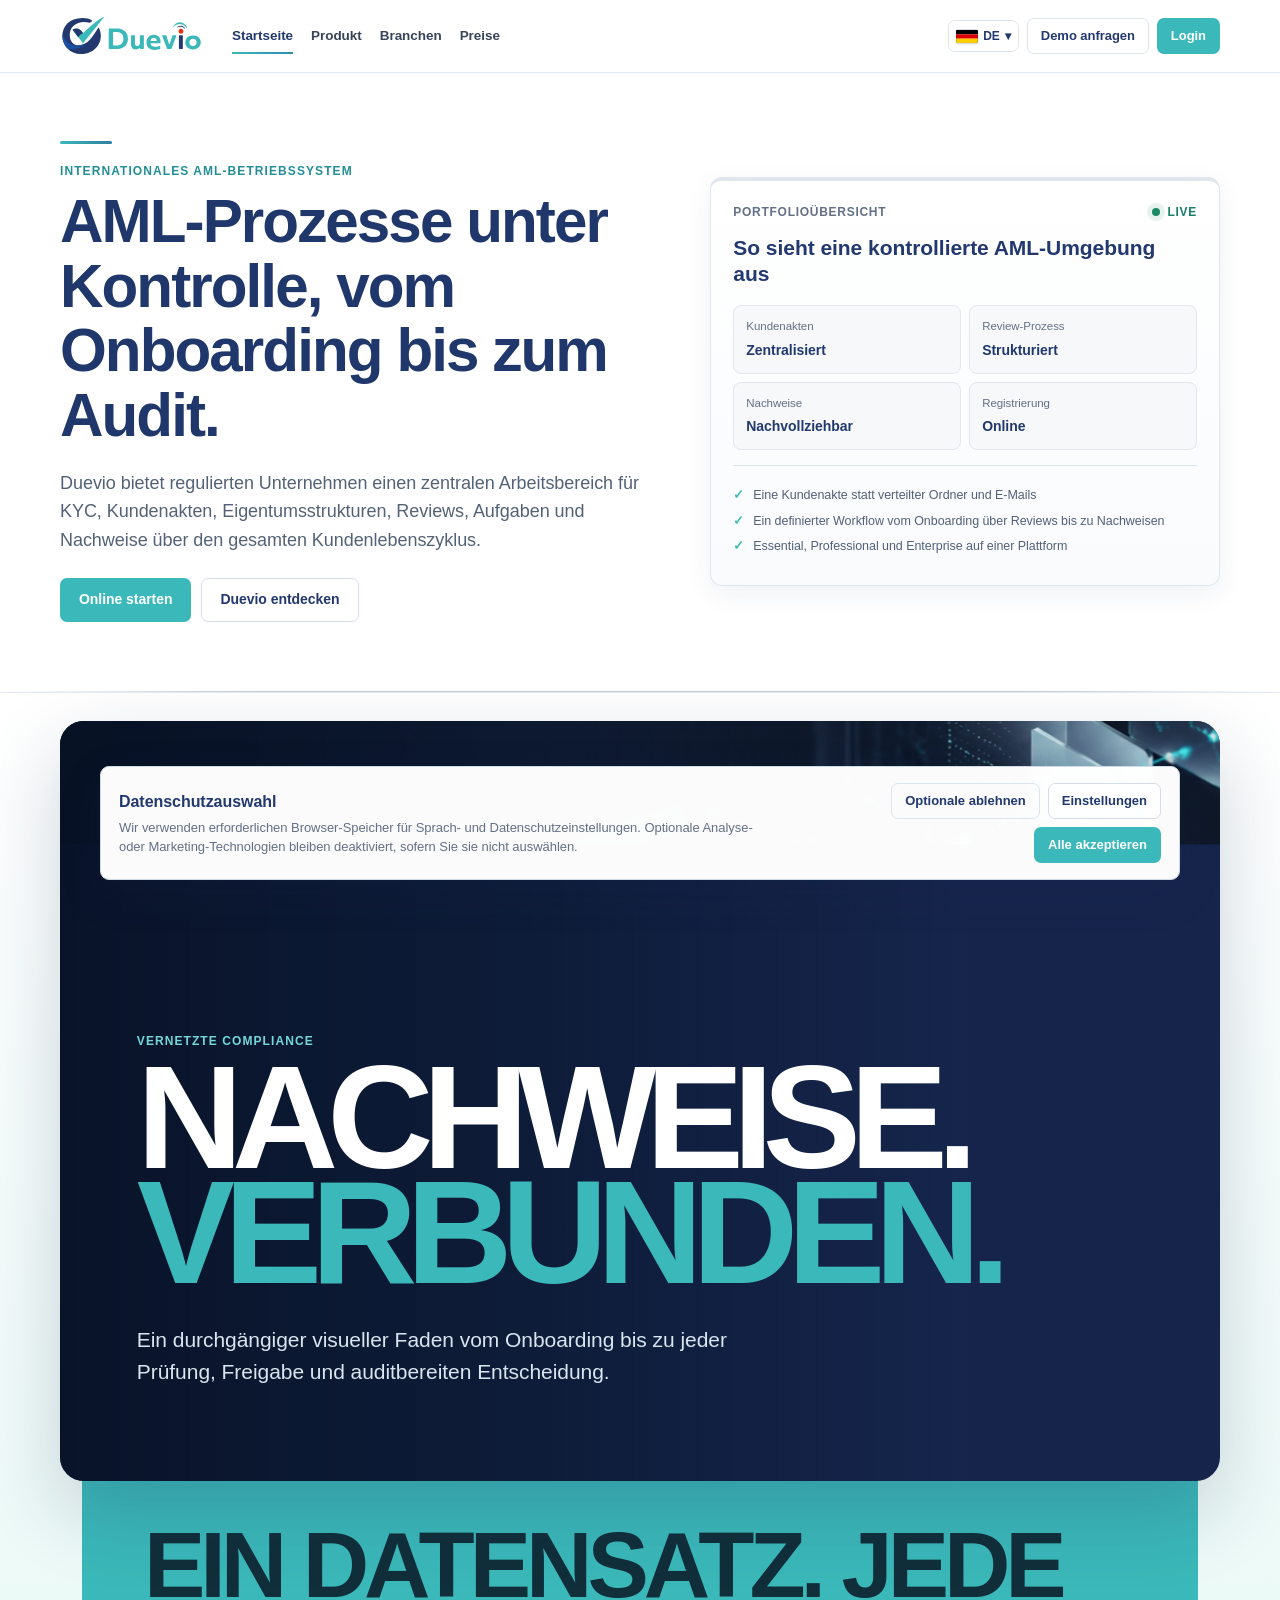
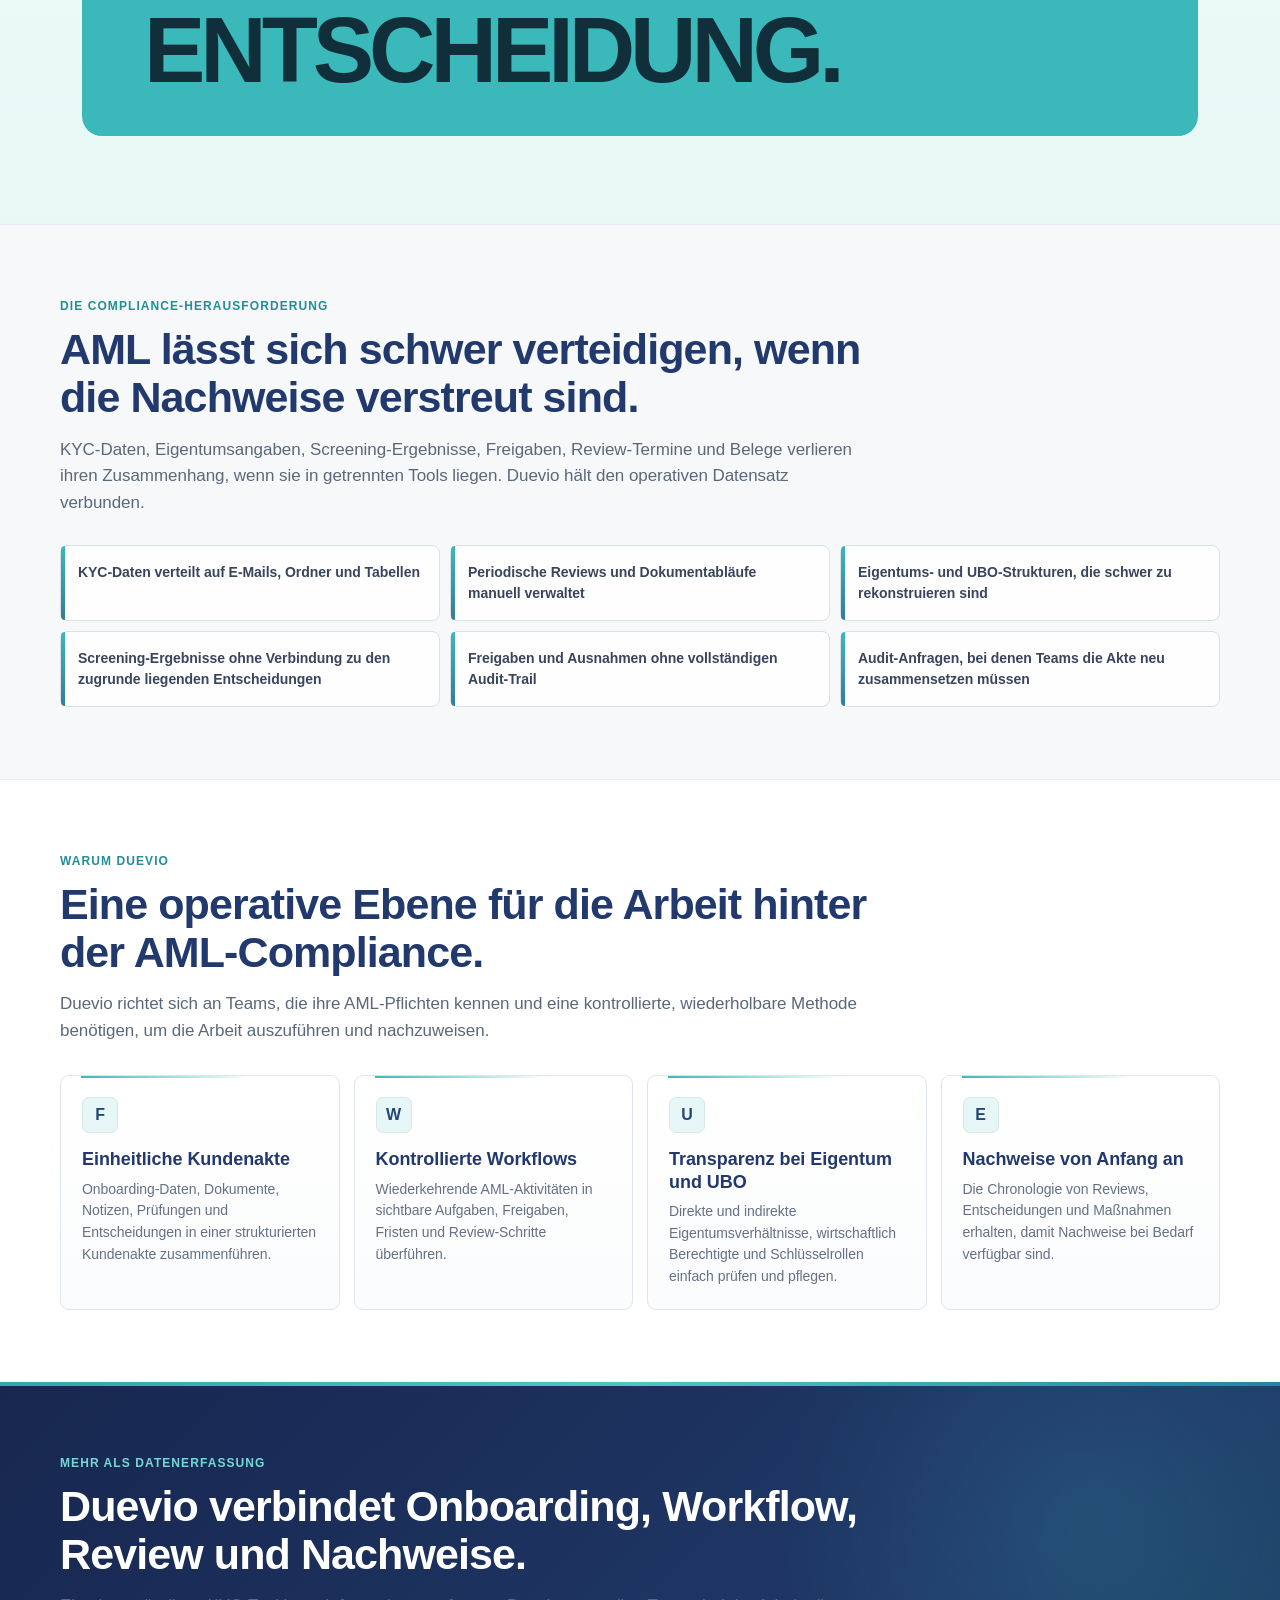
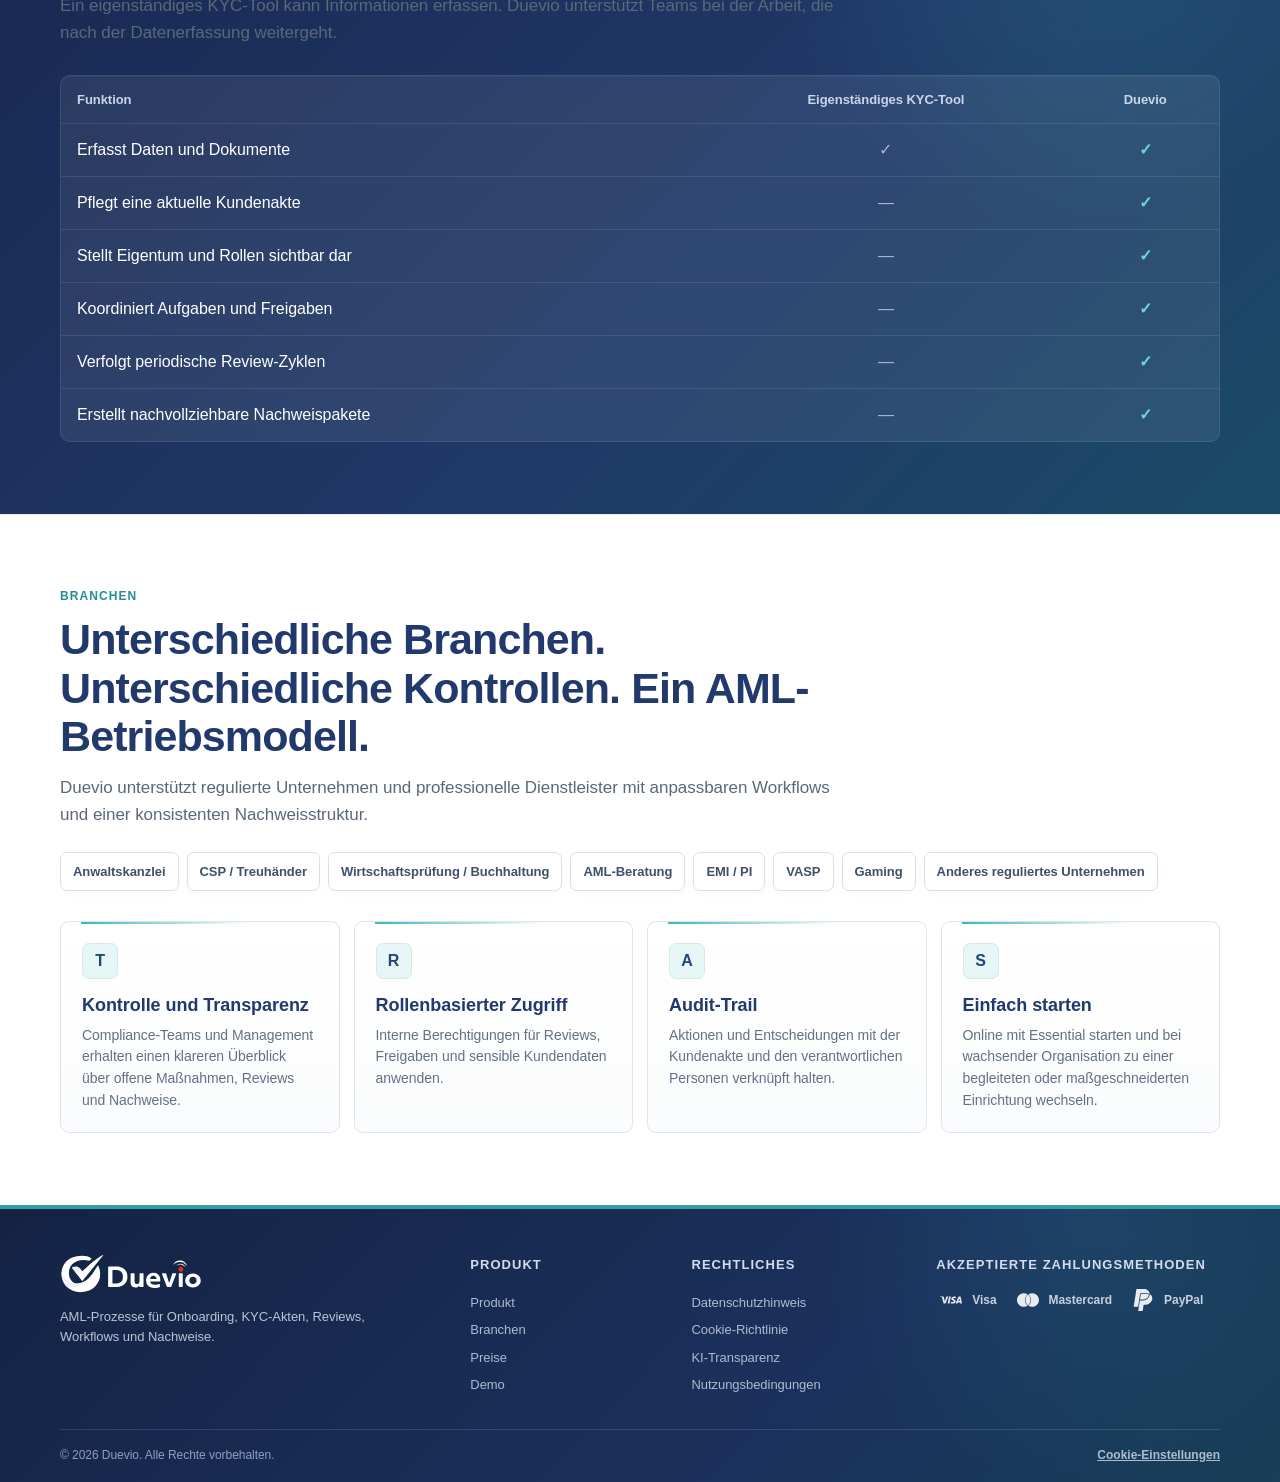
==== de/index.html @ 28d169e4 "Rename discovery CTA to Request a demo" ====
<!DOCTYPE html>

<html data-lang="de" data-root="../" lang="de">
<head>
<meta charset="utf-8"/>
<meta content="width=device-width, initial-scale=1" name="viewport"/>
<title>Duevio | AML-Prozesse vom Onboarding bis zum Audit</title>
<meta content="Verwalten Sie KYC, Kundenakten, Eigentum, Reviews, Workflows und Audit-Nachweise in einem kontrollierten AML-Arbeitsbereich." name="description"/>
<meta content="index,follow,max-image-preview:large" name="robots"/>
<meta content="#22386f" name="theme-color"/>
<meta content="website" property="og:type"/>
<meta content="Duevio | AML-Prozesse vom Onboarding bis zum Audit" property="og:title"/>
<meta content="Verwalten Sie KYC, Kundenakten, Eigentum, Reviews, Workflows und Audit-Nachweise in einem kontrollierten AML-Arbeitsbereich." property="og:description"/>
<meta content="../assets/img/brand-DUEVIO-01.svg" property="og:image"/>
<meta content="Duevio" property="og:site_name"/>
<meta content="summary_large_image" name="twitter:card"/>
<link href="https://test.duevio.com/de/" rel="canonical"/>
<link href="https://test.duevio.com/" hreflang="en" rel="alternate"/>
<link href="https://test.duevio.com/it/" hreflang="it" rel="alternate"/>
<link href="https://test.duevio.com/de/" hreflang="de" rel="alternate"/>
<link href="https://test.duevio.com/es/" hreflang="es" rel="alternate"/>
<link href="https://test.duevio.com/fr/" hreflang="fr" rel="alternate"/>
<link href="https://test.duevio.com/ru/" hreflang="ru" rel="alternate"/>
<link href="https://test.duevio.com/" hreflang="x-default" rel="alternate"/>
<link href="../assets/img/brand-DUEVIO-01.svg" rel="icon" type="image/svg+xml"/>
<link href="../assets/css/styles.css" rel="stylesheet"/>
  <link rel="stylesheet" href="../assets/css/test-alignment.css">
<script defer="" src="../assets/js/app.js"></script>
</head>
<body>
<a class="skip-link" data-i18n="access.skip" href="#main">Zum Inhalt springen</a>
<header class="site-header">
<div class="container header-inner">
<a aria-label="Duevio home" class="brand" href="#home">
<img alt="Duevio" src="../assets/img/brand-DUEVIO-01.svg"/>
</a>
<nav aria-label="Primary navigation" class="desktop-nav">
<a data-i18n="nav.home" data-route="home" href="#home">Startseite</a>
<a data-i18n="nav.product" data-route="product" href="#product">Produkt</a>
<a data-i18n="nav.industries" data-route="industries" href="#industries">Branchen</a>
<a data-i18n="nav.plans" data-route="pricing" href="#pricing">Preise</a>
<!-- <a data-i18n="nav.signup" data-route="signup" href="#signup">Registrierung</a> -->
<!-- <a data-i18n="nav.demo" data-route="demo" href="#demo">Demo</a> -->
</nav>
<div class="header-actions">
<div class="language-switcher">
<button aria-expanded="false" aria-haspopup="true" class="language-button" id="languageButton" type="button">
<span class="language-code">EN</span><span aria-hidden="true">▾</span>
</button>
<div class="language-menu" hidden="" id="languageMenu" role="menu">
<a data-lang-link="en" href="../" role="menuitem">English</a>
<a data-lang-link="it" href="../it/" role="menuitem">Italiano</a>
<a data-lang-link="de" href="../de/" role="menuitem">Deutsch</a>
<a data-lang-link="es" href="../es/" role="menuitem">Español</a>
<a data-lang-link="fr" href="../fr/" role="menuitem">Français</a>
<a data-lang-link="ru" href="../ru/" role="menuitem">Русский</a>
</div>
</div>
<a class="button button-ghost compact desktop-cta" data-i18n="cta.bookDemo" href="#demo">Demo anfragen</a>
<a class="button button-primary compact desktop-cta" href="https://suite.duevio.com/" target="_blank" rel="noopener noreferrer">Login</a>
<button aria-controls="mobileNav" aria-expanded="false" aria-label="Open menu" class="mobile-menu-button" type="button">☰</button>
</div>
</div>
<nav aria-label="Mobile navigation" class="mobile-nav" hidden="" id="mobileNav">
<a data-i18n="nav.home" href="#home">Startseite</a>
<a data-i18n="nav.product" href="#product">Produkt</a>
<a data-i18n="nav.industries" href="#industries">Branchen</a>
<a data-i18n="nav.plans" href="#pricing">Preise</a>
<!-- <a data-i18n="nav.signup" href="#signup">Registrierung</a> -->
<!-- <a data-i18n="nav.demo" href="#demo">Demo</a> -->
</nav>
</header>
<main id="main">
<section aria-labelledby="home-title" class="page active" data-page="home">
<div class="hero hero-home">
<div class="container hero-grid">
<div class="hero-copy">
<p class="eyebrow" data-i18n="home.eyebrow">Internationales AML-Betriebssystem</p>
<h1 data-i18n="home.title" id="home-title">AML-Prozesse unter Kontrolle, vom Onboarding bis zum Audit.</h1>
<p class="lead" data-i18n="home.lead">Duevio bietet regulierten Unternehmen einen zentralen Arbeitsbereich für KYC, Kundenakten, Eigentumsstrukturen, Reviews, Aufgaben und Nachweise über den gesamten Kundenlebenszyklus.</p>
<div class="button-row">
<a class="button button-primary" data-i18n="cta.startOnline" href="#pricing">Online starten</a>
<a class="button button-secondary" data-i18n="cta.explore" href="#product">Duevio entdecken</a>
</div>
</div>
<div aria-label="Portfolio overview" class="overview-card">
<div class="overview-head">
<span data-i18n="home.overviewLabel">Portfolioübersicht</span>
<span class="status-dot"><span></span><span data-i18n="home.live">Live</span></span>
</div>
<h2 data-i18n="home.overviewTitle">So sieht eine kontrollierte AML-Umgebung aus</h2>
<div class="metric-grid">
<div><span data-i18n="home.metric1Label">Kundenakten</span><strong data-i18n="home.metric1Value">Zentralisiert</strong></div>
<div><span data-i18n="home.metric2Label">Review-Prozess</span><strong data-i18n="home.metric2Value">Strukturiert</strong></div>
<div><span data-i18n="home.metric3Label">Nachweise</span><strong data-i18n="home.metric3Value">Nachvollziehbar</strong></div>
<div><span data-i18n="home.metric4Label">Registrierung</span><strong data-i18n="home.metric4Value">Online</strong></div>
</div>
<div class="highlight-list">
<p><span>✓</span><span data-i18n="home.highlight1">Eine Kundenakte statt verteilter Ordner und E-Mails</span></p>
<p><span>✓</span><span data-i18n="home.highlight2">Ein definierter Workflow vom Onboarding über Reviews bis zu Nachweisen</span></p>
<p><span>✓</span><span data-i18n="home.highlight3">Essential, Professional und Enterprise auf einer Plattform</span></p>
</div>
</div>
</div>
</div>
<section class="home-visual-section" aria-labelledby="home-visual-title">
  <div class="container home-visual-shell">
    <div class="home-visual-media" data-parallax-scene>
      <img src="../assets/img/duevio-connected-evidence.png" alt="" loading="lazy" data-parallax-media>
      <div class="home-visual-shade" aria-hidden="true"></div>
      <div class="home-visual-copy">
        <p class="eyebrow light" data-i18n="home.visualEyebrow">Vernetzte Compliance</p>
        <h2 id="home-visual-title"><span data-i18n="home.visualLine1">Nachweise.</span><span data-i18n="home.visualLine2">Verbunden.</span></h2>
        <p data-i18n="home.visualLead">Ein durchgängiger visueller Faden vom Onboarding bis zu jeder Prüfung, Freigabe und auditbereiten Entscheidung.</p>
      </div>
    </div>
    <div class="home-green-statement"><p data-i18n="home.visualStatement">Ein Datensatz. Jede Entscheidung.</p></div>
  </div>
</section>

<section class="section section-light">
<div class="container">
<p class="eyebrow" data-i18n="home.challengeEyebrow">Die Compliance-Herausforderung</p>
<h2 data-i18n="home.challengeTitle">AML lässt sich schwer verteidigen, wenn die Nachweise verstreut sind.</h2>
<p class="section-lead" data-i18n="home.challengeLead">KYC-Daten, Eigentumsangaben, Screening-Ergebnisse, Freigaben, Review-Termine und Belege verlieren ihren Zusammenhang, wenn sie in getrennten Tools liegen. Duevio hält den operativen Datensatz verbunden.</p>
<div class="problem-grid">
<div data-i18n="home.problem1">KYC-Daten verteilt auf E-Mails, Ordner und Tabellen</div>
<div data-i18n="home.problem2">Periodische Reviews und Dokumentabläufe manuell verwaltet</div>
<div data-i18n="home.problem3">Eigentums- und UBO-Strukturen, die schwer zu rekonstruieren sind</div>
<div data-i18n="home.problem4">Screening-Ergebnisse ohne Verbindung zu den zugrunde liegenden Entscheidungen</div>
<div data-i18n="home.problem5">Freigaben und Ausnahmen ohne vollständigen Audit-Trail</div>
<div data-i18n="home.problem6">Audit-Anfragen, bei denen Teams die Akte neu zusammensetzen müssen</div>
</div>
</div>
</section>
<section class="section">
<div class="container">
<p class="eyebrow" data-i18n="home.whyEyebrow">Warum Duevio</p>
<h2 data-i18n="home.whyTitle">Eine operative Ebene für die Arbeit hinter der AML-Compliance.</h2>
<p class="section-lead" data-i18n="home.whyLead">Duevio richtet sich an Teams, die ihre AML-Pflichten kennen und eine kontrollierte, wiederholbare Methode benötigen, um die Arbeit auszuführen und nachzuweisen.</p>
<div class="feature-grid four">
<article class="feature-card"><span class="feature-icon">F</span><h3 data-i18n="home.feature1Title">Einheitliche Kundenakte</h3><p data-i18n="home.feature1Text">Onboarding-Daten, Dokumente, Notizen, Prüfungen und Entscheidungen in einer strukturierten Kundenakte zusammenführen.</p></article>
<article class="feature-card"><span class="feature-icon">W</span><h3 data-i18n="home.feature2Title">Kontrollierte Workflows</h3><p data-i18n="home.feature2Text">Wiederkehrende AML-Aktivitäten in sichtbare Aufgaben, Freigaben, Fristen und Review-Schritte überführen.</p></article>
<article class="feature-card"><span class="feature-icon">U</span><h3 data-i18n="home.feature3Title">Transparenz bei Eigentum und UBO</h3><p data-i18n="home.feature3Text">Direkte und indirekte Eigentumsverhältnisse, wirtschaftlich Berechtigte und Schlüsselrollen einfach prüfen und pflegen.</p></article>
<article class="feature-card"><span class="feature-icon">E</span><h3 data-i18n="home.feature4Title">Nachweise von Anfang an</h3><p data-i18n="home.feature4Text">Die Chronologie von Reviews, Entscheidungen und Maßnahmen erhalten, damit Nachweise bei Bedarf verfügbar sind.</p></article>
</div>
</div>
</section>
<section class="section section-navy">
<div class="container">
<p class="eyebrow light" data-i18n="home.compareEyebrow">Mehr als Datenerfassung</p>
<h2 class="light" data-i18n="home.compareTitle">Duevio verbindet Onboarding, Workflow, Review und Nachweise.</h2>
<p class="section-lead light-muted" data-i18n="home.compareLead">Ein eigenständiges KYC-Tool kann Informationen erfassen. Duevio unterstützt Teams bei der Arbeit, die nach der Datenerfassung weitergeht.</p>
<div class="comparison-wrap">
<table class="comparison-table">
<thead><tr><th data-i18n="home.tableCapability">Funktion</th><th data-i18n="home.tableKyc">Eigenständiges KYC-Tool</th><th>Duevio</th></tr></thead>
<tbody>
<tr><td data-i18n="home.row1">Erfasst Daten und Dokumente</td><td>✓</td><td>✓</td></tr>
<tr><td data-i18n="home.row2">Pflegt eine aktuelle Kundenakte</td><td>—</td><td>✓</td></tr>
<tr><td data-i18n="home.row3">Stellt Eigentum und Rollen sichtbar dar</td><td>—</td><td>✓</td></tr>
<tr><td data-i18n="home.row4">Koordiniert Aufgaben und Freigaben</td><td>—</td><td>✓</td></tr>
<tr><td data-i18n="home.row5">Verfolgt periodische Review-Zyklen</td><td>—</td><td>✓</td></tr>
<tr><td data-i18n="home.row6">Erstellt nachvollziehbare Nachweispakete</td><td>—</td><td>✓</td></tr>
</tbody>
</table>
</div>
</div>
</section>
<section class="section">
<div class="container">
<p class="eyebrow" data-i18n="home.industriesEyebrow">Branchen</p>
<h2 data-i18n="home.industriesTitle">Unterschiedliche Branchen. Unterschiedliche Kontrollen. Ein AML-Betriebsmodell.</h2>
<p class="section-lead" data-i18n="home.industriesLead">Duevio unterstützt regulierte Unternehmen und professionelle Dienstleister mit anpassbaren Workflows und einer konsistenten Nachweisstruktur.</p>
<div class="pill-grid">
<span data-i18n="sector.law">Anwaltskanzlei</span><span data-i18n="sector.csp">CSP / Treuhänder</span><span data-i18n="sector.accountants">Wirtschaftsprüfung / Buchhaltung</span><span data-i18n="sector.consultants">AML-Beratung</span><span data-i18n="sector.emi">EMI / PI</span><span data-i18n="sector.vasp">VASP</span><span data-i18n="sector.gaming">Gaming</span><span data-i18n="sector.other">Anderes reguliertes Unternehmen</span>
</div>
<div class="feature-grid four trust-grid">
<article class="feature-card"><span class="feature-icon">T</span><h3 data-i18n="home.trust1Title">Kontrolle und Transparenz</h3><p data-i18n="home.trust1Text">Compliance-Teams und Management erhalten einen klareren Überblick über offene Maßnahmen, Reviews und Nachweise.</p></article>
<article class="feature-card"><span class="feature-icon">R</span><h3 data-i18n="home.trust2Title">Rollenbasierter Zugriff</h3><p data-i18n="home.trust2Text">Interne Berechtigungen für Reviews, Freigaben und sensible Kundendaten anwenden.</p></article>
<article class="feature-card"><span class="feature-icon">A</span><h3 data-i18n="home.trust3Title">Audit-Trail</h3><p data-i18n="home.trust3Text">Aktionen und Entscheidungen mit der Kundenakte und den verantwortlichen Personen verknüpft halten.</p></article>
<article class="feature-card"><span class="feature-icon">S</span><h3 data-i18n="home.trust4Title">Einfach starten</h3><p data-i18n="home.trust4Text">Online mit Essential starten und bei wachsender Organisation zu einer begleiteten oder maßgeschneiderten Einrichtung wechseln.</p></article>
</div>
</div>
</section>
</section>
<section aria-labelledby="product-title" class="page" data-page="product" hidden="">
<div class="hero subhero"><div class="container hero-grid"><div class="hero-copy"><p class="eyebrow" data-i18n="product.eyebrow">Produkt</p><h1 data-i18n="product.title" id="product-title">Ein strukturierter AML-Arbeitsbereich für Onboarding, Monitoring und Nachweise.</h1><p class="lead" data-i18n="product.lead">Verwalten Sie die operative Seite der AML-Compliance in einer Umgebung, von der ersten Kundenaufnahme über periodische Reviews und Remediation bis zur Erstellung von Nachweisen.</p><div class="button-row"><a class="button button-primary" data-i18n="cta.startOnline" href="#pricing">Online starten</a><a class="button button-secondary" data-i18n="cta.seePlans" href="#pricing">Preise ansehen</a></div></div><div class="overview-card"><div class="overview-head"><span data-i18n="product.overviewLabel">Produktübersicht</span><span class="status-dot"><span></span><span data-i18n="product.modular">Modular</span></span></div><h2 data-i18n="product.overviewTitle">Für AML-Prozesse entwickelt, nicht nur für Datenerfassung</h2><div class="metric-grid"><div><span data-i18n="product.metric1Label">Module</span><strong>8+</strong></div><div><span data-i18n="product.metric2Label">Workflows</span><strong data-i18n="product.metric2Value">Strukturiert</strong></div><div><span data-i18n="product.metric3Label">Nachweise</span><strong data-i18n="product.metric3Value">Exportierbar</strong></div><div><span data-i18n="product.metric4Label">Skalierbarkeit</span><strong data-i18n="product.metric4Value">Integriert</strong></div></div><div class="highlight-list"><p><span>✓</span><span data-i18n="product.highlight1">Geführtes Onboarding, Dokumentkontrolle und transparente Eigentumsstrukturen</span></p><p><span>✓</span><span data-i18n="product.highlight2">Aufgaben, Freigaben, Review-Zyklen und Remediation-Tracking</span></p><p><span>✓</span><span data-i18n="product.highlight3">Nachweise bleiben mit der Kundenakte verbunden</span></p></div></div></div></div>
<section class="section"><div class="container"><p class="eyebrow" data-i18n="product.modulesEyebrow">Kernmodule</p><h2 data-i18n="product.modulesTitle">AML-Kernmodule für den gesamten Kundenlebenszyklus.</h2><p class="section-lead" data-i18n="product.modulesLead">Konfigurieren Sie das Betriebsmodell passend zu Ihren Kunden, Ihrem Risikoansatz und Ihren internen Verantwortlichkeiten.</p><div class="feature-grid three module-grid">
<article class="module-card"><span>1</span><h3 data-i18n="product.m1Title">Geführtes Onboarding</h3><p data-i18n="product.m1Text">Erstellen Sie adaptive Aufnahmeprozesse für Privatpersonen, Unternehmen und komplexe Strukturen.</p><ul><li data-i18n="product.m1a">Konfigurierbare Prozesse</li><li data-i18n="product.m1b">Strukturierte Aufnahme</li><li data-i18n="product.m1c">Sauberere Ersterfassung</li></ul></article>
<article class="module-card"><span>2</span><h3 data-i18n="product.m2Title">Eigentums- und Rollenzuordnung</h3><p data-i18n="product.m2Text">Machen Sie Eigentumsbäume, wirtschaftlich Berechtigte und Schlüsselrollen zum Bestandteil der aktuellen Kundenakte.</p><ul><li data-i18n="product.m2a">Direktes und indirektes Eigentum</li><li data-i18n="product.m2b">Rollentransparenz</li><li data-i18n="product.m2c">Unterstützung für Kundenbestätigungen</li></ul></article>
<article class="module-card"><span>3</span><h3 data-i18n="product.m3Title">Dynamische Fragebögen</h3><p data-i18n="product.m3Text">Nutzen Sie Formulare, die sich an Kundentyp, Struktur und bereits erfasste Informationen anpassen.</p><ul><li data-i18n="product.m3a">Konfigurierbare Formulare</li><li data-i18n="product.m3b">Vorbefüllte Daten</li><li data-i18n="product.m3c">Weniger Doppeleingaben</li></ul></article>
<article class="module-card"><span>4</span><h3 data-i18n="product.m4Title">Dokumentkontrolle</h3><p data-i18n="product.m4Text">Behandeln Sie Dokumente als Compliance-Nachweise mit Status, Gültigkeit und Kontext.</p><ul><li data-i18n="product.m4a">Ablaufüberwachung</li><li data-i18n="product.m4b">Versionskontrolle</li><li data-i18n="product.m4c">Nachweisorientiert</li></ul></article>
<article class="module-card"><span>5</span><h3 data-i18n="product.m5Title">Reviews und Erinnerungen</h3><p data-i18n="product.m5Text">Verfolgen Sie Fristen, ablaufende Dokumente, offene Maßnahmen und Remediation, bevor Lücken entstehen.</p><ul><li data-i18n="product.m5a">Periodische Reviews</li><li data-i18n="product.m5b">Eskalationsunterstützung</li><li data-i18n="product.m5c">Transparenz offener Punkte</li></ul></article>
<article class="module-card"><span>6</span><h3 data-i18n="product.m6Title">Nachweisexporte</h3><p data-i18n="product.m6Text">Erstellen Sie geordnetes Material für Audits, Inspektionen, Partnerprüfungen und interne Kontrollen.</p><ul><li data-i18n="product.m6a">Nachweispakete</li><li data-i18n="product.m6b">Kundenchronologie</li><li data-i18n="product.m6c">Schnellerer Abruf</li></ul></article>
</div></div></section>
<section class="section section-light"><div class="container"><p class="eyebrow" data-i18n="product.howEyebrow">So funktioniert es</p><h2 data-i18n="product.howTitle">Steuern Sie den AML-Prozess vom Onboarding bis zum Nachweis.</h2><p class="section-lead" data-i18n="product.howLead">Halten Sie Kundenakte, Aufgaben und Entscheidungen verbunden, während sich die Geschäftsbeziehung entwickelt.</p><div class="steps-grid"><article><span>1</span><p data-i18n="product.step1">Erfassen Sie Onboarding-Daten und Dokumente in einem geführten Prozess.</p></article><article><span>2</span><p data-i18n="product.step2">Erstellen Sie die laufende Akte mit Eigentum, Rollen, Prüfungen, Notizen und Entscheidungen.</p></article><article><span>3</span><p data-i18n="product.step3">Verfolgen Sie Aufgaben, Freigaben, Reviews, Ausnahmen und Remediation in einem Dashboard.</p></article><article><span>4</span><p data-i18n="product.step4">Rufen Sie Nachweise schnell ab, wenn ein Audit, eine Inspektion oder eine Partneranfrage eingeht.</p></article></div></div></section>
<section class="section"><div class="container"><p class="eyebrow" data-i18n="product.integrationsEyebrow">Integrationen und Bereitschaft</p><h2 data-i18n="product.integrationsTitle">Verbinden Sie Duevio mit den Datenquellen und Systemen, die Ihr Team bereits nutzt.</h2><p class="section-lead" data-i18n="product.integrationsLead">Duevio kann im Zentrum einer AML-Betriebsumgebung stehen, während spezialisierte Anbieter weiterhin Identitäts-, Screening- und Datendienste erbringen.</p><div class="integration-grid"><span data-i18n="product.int1">Anbieter für Identitätsprüfung</span><span data-i18n="product.int2">Screening- und Watchlist-Anbieter</span><span data-i18n="product.int3">Öffentliche Register und Unternehmensquellen</span><span data-i18n="product.int4">Dokumentenablagen</span><span data-i18n="product.int5">CRM-, Core- und Onboarding-Systeme</span><span data-i18n="product.int6">API- und Enterprise-Anbindungsschicht</span></div></div></section>
</section>
<section aria-labelledby="industries-title" class="page" data-page="industries" hidden="">
<div class="hero subhero"><div class="container hero-grid"><div class="hero-copy"><p class="eyebrow" data-i18n="industries.eyebrow">Branchen</p><h1 data-i18n="industries.title" id="industries-title">Unterschiedliche Branchen. Unterschiedliche Kontrollen. Ein klarerer Weg für AML-Arbeit.</h1><p class="lead" data-i18n="industries.lead">Duevio ist für regulierte Unternehmen und professionelle Dienstleister konzipiert, die kontrolliertes Onboarding, aktuelle KYC-Akten, wiederkehrende Reviews und abrufbare Nachweise benötigen.</p><div class="button-row"><a class="button button-primary" data-i18n="cta.startOnline" href="#pricing">Online starten</a><a class="button button-secondary" data-i18n="cta.seePlans" href="#pricing">Preise ansehen</a></div></div><div class="overview-card"><div class="overview-head"><span data-i18n="industries.fit">Branchenfokus</span><span class="status-dot"><span></span><span data-i18n="industries.international">International</span></span></div><h2 data-i18n="industries.overviewTitle">Für regulierte Betreiber und professionelle Dienstleister entwickelt</h2><div class="metric-grid"><div><span data-i18n="industries.metric1Label">Branchen</span><strong data-i18n="industries.metric1Value">Mehrere</strong></div><div><span data-i18n="industries.metric2Label">Ausrichtung</span><strong data-i18n="industries.metric2Value">Flexibel</strong></div><div><span data-i18n="industries.metric3Label">Jurisdiktionen</span><strong data-i18n="industries.metric3Value">Anpassbar</strong></div><div><span data-i18n="industries.metric4Label">Einstieg</span><strong data-i18n="industries.metric4Value">Online</strong></div></div></div></div></div>
<section class="section"><div class="container"><div class="feature-grid three sector-grid">
<article class="sector-card"><span>L</span><h3 data-i18n="industries.s1Title">Anwaltskanzleien und professionelle Dienstleister</h3><p data-i18n="industries.s1Text">Verwalten Sie Kunden-Onboarding, KYC-Dokumente, Eigentumsinformationen und Compliance-Nachweise über Mandate und Geschäftsbeziehungen hinweg.</p><ul><li data-i18n="industries.s1a">Saubereres Onboarding</li><li data-i18n="industries.s1b">Dokumentenorganisation</li><li data-i18n="industries.s1c">Nachvollziehbare Entscheidungen</li></ul></article>
<article class="sector-card"><span>C</span><h3 data-i18n="industries.s2Title">CSPs und Treuhänder</h3><p data-i18n="industries.s2Text">Pflegen Sie Unternehmensakten, Strukturen wirtschaftlich Berechtigter, wiederkehrende Reviews und AML-Nachweise über ein Portfolio hinweg.</p><ul><li data-i18n="industries.s2a">Unternehmens-Onboarding</li><li data-i18n="industries.s2b">UBO-Zuordnung</li><li data-i18n="industries.s2c">Kontrolle wiederkehrender Reviews</li></ul></article>
<article class="sector-card"><span>E</span><h3 data-i18n="industries.s3Title">EMIs, PIs und regulierte Betreiber</h3><p data-i18n="industries.s3Text">Koordinieren Sie kontrolliertes Onboarding, interne Freigaben, Review-Zyklen und Nachweise in beaufsichtigten Umgebungen.</p><ul><li data-i18n="industries.s3a">Governance-Unterstützung</li><li data-i18n="industries.s3b">Skalierbarer Workflow</li><li data-i18n="industries.s3c">Nachweiserstellung</li></ul></article>
<article class="sector-card"><span>A</span><h3 data-i18n="industries.s4Title">AML-Outsourcer und externe MLROs</h3><p data-i18n="industries.s4Text">Verwalten Sie mehrere Kundenportfolios, offene Maßnahmen, Reviews und Nachweisanfragen in einem kontrollierten Arbeitsbereich.</p><ul><li data-i18n="industries.s4a">Multi-Client-Management</li><li data-i18n="industries.s4b">Getrennter Zugriff</li><li data-i18n="industries.s4c">Portfolioüberwachung</li></ul></article>
<article class="sector-card"><span>I</span><h3 data-i18n="industries.s5Title">Internationale Unternehmen</h3><p data-i18n="industries.s5Text">Passen Sie Workflows an unterschiedliche Einheiten, Jurisdiktionen und interne Betriebsmodelle an, ohne die Nachweise zu fragmentieren.</p><ul><li data-i18n="industries.s5a">Unterstützung mehrerer Jurisdiktionen</li><li data-i18n="industries.s5b">Konsistentes Kontrollmodell</li><li data-i18n="industries.s5c">Mehrsprachige Oberfläche</li></ul></article>
<article class="sector-card"><span>S</span><h3 data-i18n="industries.s6Title">Kleinere regulierte Unternehmen</h3><p data-i18n="industries.s6Text">Starten Sie mit einem Online-AML-Arbeitsbereich und wechseln Sie bei wachsenden Anforderungen zu einer begleiteten oder maßgeschneiderten Implementierung.</p><ul><li data-i18n="industries.s6a">Einfacher Einstieg</li><li data-i18n="industries.s6b">Online-Registrierung</li><li data-i18n="industries.s6c">Upgrade-Pfad</li></ul></article>
</div></div></section>
</section>
<section aria-labelledby="pricing-title" class="page" data-page="pricing" hidden="">
<div class="hero subhero"><div class="container hero-grid"><div class="hero-copy"><p class="eyebrow" data-i18n="plans.eyebrow">Preise</p><h1 data-i18n="plans.title" id="pricing-title">Beenden Sie die AML-Arbeit in getrennten Dateien und Erinnerungen.</h1><p class="lead" data-i18n="plans.lead">Starten Sie online mit Duevio Essential, wählen Sie eine begleitete Professional-Einrichtung oder eine maßgeschneiderte Enterprise-Implementierung für komplexere Abläufe.</p><!-- <div class="button-row"><a class="button button-primary" data-i18n="cta.startNow" href="#signup">Jetzt starten</a><a class="button button-secondary" data-i18n="cta.bookDemo" href="#demo">Demo anfragen</a></div> --></div><!-- <div class="overview-card"><div class="overview-head"><span data-i18n="plans.structure">Preisstruktur</span><span class="status-dot"><span></span><span data-i18n="plans.choice">Flexibel</span></span></div><h2 data-i18n="plans.overviewTitle">Wählen Sie Ihren Startpunkt</h2><div class="metric-grid"><div><span>Essential</span><strong data-i18n="plans.online">Online</strong></div><div><span>Professional</span><strong data-i18n="plans.guided">Begleitet</strong></div><div><span>Enterprise</span><strong data-i18n="plans.tailored">Maßgeschneidert</strong></div><div><span data-i18n="plans.activation">Aktivierung</span><strong data-i18n="plans.immediate">Sofort*</strong></div></div><p class="micro" data-i18n="plans.activationNote">*Essential als Self-Service nach Kontoerstellung und Zahlung. Professional und Enterprise folgen dem vereinbarten Implementierungsweg.</p></div> --></div></div>
<section class="section"><div class="container"><div class="pricing-grid">
<article class="price-card featured"><div class="price-tag" data-i18n="plans.startNow">Online starten</div><h2>Essential</h2><p class="price"><strong>9,99 €</strong><span class="price-meta"><span><b aria-hidden="true">/</b> <span data-i18n="plans.perMonth">pro Monat</span></span><small data-i18n="plans.billedAnnually">(jährliche Zahlung)</small></span></p><p data-i18n="plans.essentialText">Organisieren Sie Onboarding, Kundenakten, Reviews und Nachweise in einem Arbeitsbereich. Ein Benutzer ist enthalten, ein Upgrade ist jederzeit möglich.</p><ul><li data-i18n="plans.e1">Online-AML-Arbeitsbereich</li><li data-i18n="plans.e2">1 Benutzer enthalten</li><li data-i18n="plans.e3">Nutzungsabhängige Option verfügbar</li><li data-i18n="plans.e4">Self-Service-Kontoerstellung</li><li data-i18n="plans.e5">Upgrade-Pfad</li></ul><a class="button button-primary block" data-i18n="cta.startNow" href="https://signup.duevio.com/signup.aspx" target="_blank" rel="noopener noreferrer">Jetzt starten</a></article>
<article class="price-card"><div class="price-tag" data-i18n="plans.growing">Für wachsende Teams</div><h2>Professional</h2><p class="price"><strong>49,99 €</strong><span class="price-meta"><span><b aria-hidden="true">/</b> <span data-i18n="plans.perMonth">pro Monat</span></span><small data-i18n="plans.billedAnnually">(jährliche Zahlung)</small></span></p><p class="price-description" data-i18n="plans.professionalText">Geben Sie Ihrem Team strukturierte AML-Workflows, Aufgabentransparenz, Freigaben und Kontrolle wiederkehrender Reviews mit begleiteter Einrichtung.</p><ul><li data-i18n="plans.p1">Mehrbenutzer-Einrichtung</li><li data-i18n="plans.p2">Geführtes Onboarding</li><li data-i18n="plans.p3">Interne Kontrollworkflows</li><li data-i18n="plans.p4">Einrichtungs- und Onboarding-Support</li><li data-i18n="plans.p5">Kommerzielle Abstimmung</li></ul><a class="button button-primary block" data-i18n="cta.startNow" href="https://signup.duevio.com/signup.aspx" target="_blank" rel="noopener noreferrer">Jetzt starten</a></article>
<article class="price-card"><div class="price-tag" data-i18n="plans.complex">Für komplexe Betreiber</div><h2>Enterprise</h2><p class="price-description" data-i18n="plans.enterpriseText">Erstellen Sie ein maßgeschneidertes Betriebsmodell für komplexere regulierte Umgebungen, Governance-Strukturen und Integrationsanforderungen.</p><ul><li data-i18n="plans.x1">Maßgeschneiderte Workflows</li><li data-i18n="plans.x2">Unterstützung komplexer Rollouts</li><li data-i18n="plans.x3">Individuelle Implementierung</li><li data-i18n="plans.x4">Integrationsplanung</li><li data-i18n="plans.x5">Enterprise-Beratung</li></ul><a class="button button-secondary block" data-i18n="plans.discussEnterprise" href="#enterprise">Enterprise besprechen</a></article>
</div><div class="payment-strip"><span data-i18n="payment.accepted">Akzeptierte Zahlungsmethoden</span><div class="payment-logos"><figure><img alt="Visa" class="visa" src="../assets/img/visa.svg"/><figcaption>Visa</figcaption></figure><figure><img alt="Mastercard" class="mastercard" src="../assets/img/mastercard.svg"/><figcaption>Mastercard</figcaption></figure><figure><img alt="PayPal" class="paypal" src="../assets/img/paypal.svg"/><figcaption>PayPal</figcaption></figure></div><p data-i18n="payment.secure">Karten- und PayPal-Daten werden vom Zahlungsanbieter verarbeitet und nicht auf dieser Marketing-Website gespeichert.</p></div></div></section>
</section>
<section aria-labelledby="signup-title" class="page" data-page="signup" hidden="">
<div class="hero subhero"><div class="container hero-grid"><div class="hero-copy"><p class="eyebrow" data-i18n="signup.eyebrow">Registrierung</p><h1 data-i18n="signup.title" id="signup-title">Wählen Sie den Duevio-Weg, der zu Ihrer Organisation passt.</h1><p class="lead" data-i18n="signup.lead">Essential ist Self-Service. Konto erstellen, bezahlen und Arbeitsbereich öffnen. Professional und Enterprise beginnen mit einer begleiteten kommerziellen und technischen Abstimmung.</p><div class="button-row"><a class="button button-primary" data-i18n="cta.startOnline" href="#pricing">Online starten</a><a class="button button-secondary" data-i18n="cta.bookDemo" href="#demo">Demo anfragen</a></div></div><div class="overview-card"><div class="overview-head"><span data-i18n="signup.onlineSignup">Online-Registrierung</span><span class="status-dot"><span></span><span data-i18n="signup.selfService">Self-Service</span></span></div><h2 data-i18n="signup.overviewTitle">Duevio-Konto erstellen und online starten</h2><div class="metric-grid"><div><span>Essential</span><strong data-i18n="signup.essentialPriceYear">€120 / Jahr</strong></div><div><span data-i18n="signup.users">Benutzer</span><strong data-i18n="signup.oneIncluded">1 enthalten</strong></div><div><span>Professional</span><strong data-i18n="plans.guided">Begleitet</strong></div><div><span>Enterprise</span><strong data-i18n="signup.consultation">Beratung</strong></div></div></div></div></div>
<section class="section"><div class="container"><div class="signup-layout"><div class="signup-main"><p class="eyebrow" data-i18n="signup.choosePlan">Tarif wählen</p><h2 data-i18n="signup.formTitle">Duevio-Registrierung starten</h2><div aria-label="Choose plan" class="plan-selector" role="radiogroup"><label><input checked="" name="selectedPlan" type="radio" value="Essential"/><span><strong>Essential</strong><small data-i18n="signup.essentialShort">€120 / Jahr · 1 Benutzer</small><em data-i18n="signup.essentialPlanText">Online bezahlen und Arbeitsbereich öffnen</em></span></label><label><input name="selectedPlan" type="radio" value="Professional"/><span><strong>Professional</strong><small data-i18n="signup.profShort">Begleitete Mehrbenutzer-Einrichtung</small><em data-i18n="signup.profPlanText">Einrichtung und Preisabstimmung anfragen</em></span></label><label><input name="selectedPlan" type="radio" value="Enterprise"/><span><strong>Enterprise</strong><small data-i18n="signup.entShort">Maßgeschneiderte Implementierung</small><em data-i18n="signup.entPlanText">Individuelles kommerzielles Modell anfragen</em></span></label></div>
<form class="form-card" id="signup-form" novalidate=""><div class="form-grid"><label><span data-i18n="form.org">Name der Organisation</span><input autocomplete="organization" data-i18n-placeholder="form.orgPlaceholder" name="organisation" placeholder="Name der Organisation eingeben" required=""/></label><label><span data-i18n="form.name">Hauptansprechpartner</span><input autocomplete="name" data-i18n-placeholder="form.namePlaceholder" name="name" placeholder="Vollständigen Namen eingeben" required=""/></label><label><span data-i18n="form.email">Geschäftliche E-Mail</span><input autocomplete="email" name="email" placeholder="name@company.com" required="" type="email"/></label><label><span data-i18n="form.country">Land / Jurisdiktion</span><select name="country" required=""><option data-i18n="form.select" value="">Auswählen</option><option data-i18n="country.italy">Italien</option><option data-i18n="country.malta">Malta</option><option data-i18n="country.sanmarino">San Marino</option><option data-i18n="country.germany">Deutschland</option><option data-i18n="country.france">Frankreich</option><option data-i18n="country.spain">Spanien</option><option data-i18n="country.other">Andere</option></select></label><label><span data-i18n="form.business">Unternehmenstyp</span><select name="business" required=""><option data-i18n="form.select" value="">Auswählen</option><option data-i18n="sector.law">Anwaltskanzlei</option><option data-i18n="sector.csp">CSP / Treuhänder</option><option data-i18n="sector.accountants">Wirtschaftsprüfung / Buchhaltung</option><option data-i18n="sector.consultants">AML-Beratung</option><option data-i18n="sector.emi">EMI / PI</option><option data-i18n="sector.vasp">VASP</option><option data-i18n="sector.gaming">Gaming</option><option data-i18n="sector.other">Anderes reguliertes Unternehmen</option></select></label><label><span data-i18n="form.team">Erwartete Teamgröße</span><select name="team" required=""><option data-i18n="form.select" value="">Auswählen</option><option>1</option><option>2–5</option><option>6–20</option><option>21–50</option><option>50+</option></select></label><label><span data-i18n="form.password">Passwort erstellen</span><input autocomplete="new-password" data-i18n-placeholder="form.passwordPlaceholder" minlength="8" name="password" placeholder="Mindestens 8 Zeichen" required="" type="password"/></label><label><span data-i18n="form.confirmPassword">Passwort bestätigen</span><input autocomplete="new-password" data-i18n-placeholder="form.confirmPlaceholder" minlength="8" name="passwordConfirm" placeholder="Passwort wiederholen" required="" type="password"/></label></div><label class="full"><span data-i18n="form.need">Beschreiben Sie kurz Ihren Bedarf</span><textarea name="needs" rows="4"></textarea></label><label class="checkbox"><input name="terms" required="" type="checkbox"/><span><span data-i18n="form.terms1">Ich stimme den</span> <a data-i18n="legal.terms" href="#terms">Nutzungsbedingungen</a> <span data-i18n="form.and">und der</span> <a data-i18n="legal.privacy" href="#privacy">Datenschutzhinweis</a>.</span></label><label class="checkbox"><input name="marketing" type="checkbox"/><span data-i18n="form.marketing">Ich möchte Produktupdates und kommerzielle Mitteilungen erhalten. Ich kann meine Einwilligung jederzeit widerrufen.</span></label><div class="form-actions"><button class="button button-primary" data-i18n="signup.continuePayment" id="signupSubmit" type="submit">Weiter zur sicheren Zahlung</button><button class="button button-ghost" data-i18n="form.clear" type="reset">Formular leeren</button></div><p aria-live="polite" class="form-status" id="signupStatus" role="status"></p></form></div>
<aside class="signup-side"><div class="summary-card"><h3 data-i18n="signup.summary">Zahlungsübersicht</h3><dl><div><dt data-i18n="signup.plan">Tarif</dt><dd id="summaryPlan">Essential</dd></div><div><dt data-i18n="signup.usersIncluded">Enthaltene Benutzer</dt><dd id="summaryUsers">1</dd></div><div><dt data-i18n="signup.amountToday">Heute fälliger Betrag</dt><dd id="summaryAmount">€120</dd></div></dl><div class="payment-logos small"><figure><img alt="Visa" class="visa" src="../assets/img/visa.svg"/><figcaption>Visa</figcaption></figure><figure><img alt="Mastercard" class="mastercard" src="../assets/img/mastercard.svg"/><figcaption>Mastercard</figcaption></figure><figure><img alt="PayPal" class="paypal" src="../assets/img/paypal.svg"/><figcaption>PayPal</figcaption></figure></div><p class="micro" data-i18n="signup.paymentNote">Die Repository-Vorschau übermittelt keine Zahlungsdaten. Der produktive Checkout sollte zum konfigurierten Zahlungsanbieter weiterleiten.</p></div><div class="summary-card"><h3 data-i18n="signup.next">Wie geht es weiter?</h3><ol class="next-list"><li><span>1</span><div><strong data-i18n="signup.next1Title" id="next1Title">Kontodaten</strong><p data-i18n="signup.next1Text" id="next1Text">Vervollständigen Sie Angaben zu Organisation und Benutzer.</p></div></li><li><span>2</span><div><strong data-i18n="signup.next2Title" id="next2Title">Sichere Zahlung</strong><p data-i18n="signup.next2Text" id="next2Text">Essential führt zum Zahlungsanbieter weiter.</p></div></li><li><span>3</span><div><strong data-i18n="signup.next3Title" id="next3Title">Zugang zum Arbeitsbereich</strong><p data-i18n="signup.next3Text" id="next3Text">Öffnen Sie Ihren Essential-Arbeitsbereich nach der Zahlung.</p></div></li></ol></div></aside>
</div></div></section>
</section>

    <section class="page" data-page="enterprise" aria-labelledby="enterprise-title" hidden>
      <div class="hero subhero"><div class="container hero-grid"><div class="hero-copy"><p class="eyebrow" data-i18n="enterprise.eyebrow">Enterprise</p><h1 id="enterprise-title" data-i18n="enterprise.title">Build a controlled AML operating model around your organisation.</h1><p class="lead" data-i18n="enterprise.lead">Tell us about your structure, jurisdictions and priorities. Our team will review the fit and arrange a focused Enterprise discovery call.</p></div><div class="overview-card"><div class="overview-head"><span data-i18n="enterprise.cardLabel">Enterprise consultation</span><span class="status-dot"><span></span><span>Duevio</span></span></div><h2 data-i18n="enterprise.cardTitle">Designed for complex regulated operations</h2><div class="metric-grid"><div><span data-i18n="enterprise.workflows">Workflows</span><strong data-i18n="enterprise.workflowsValue">Tailored</strong></div><div><span data-i18n="enterprise.rollout">Rollout</span><strong data-i18n="enterprise.rolloutValue">Guided</strong></div><div><span data-i18n="enterprise.integrations">Integrations</span><strong data-i18n="enterprise.integrationsValue">Planned</strong></div><div><span data-i18n="enterprise.governance">Governance</span><strong data-i18n="enterprise.governanceValue">Aligned</strong></div></div><div class="highlight-list"><p><span>✓</span><span data-i18n="enterprise.highlight1">A solution shaped around your operating model</span></p><p><span>✓</span><span data-i18n="enterprise.highlight2">A rollout plan aligned with teams and jurisdictions</span></p><p><span>✓</span><span data-i18n="enterprise.highlight3">A focused discussion with the right specialists</span></p></div></div></div></div>
      <section class="section section-light"><div class="container"><form id="enterprise-form" class="form-card demo-form enterprise-form" action="https://formsubmit.co/support@duevio.com" method="POST"><input type="hidden" name="_subject" value="New Duevio Enterprise enquiry"><input type="hidden" name="_template" value="table"><input type="hidden" name="_captcha" value="false"><input type="text" name="_honey" tabindex="-1" autocomplete="off" aria-hidden="true" style="display:none"><h2 data-i18n="enterprise.formTitle">Discuss your Enterprise requirements</h2><p class="section-lead enterprise-form-lead" data-i18n="enterprise.formLead">Share a few details so we can prepare a relevant, focused conversation.</p><div class="form-grid"><label><span data-i18n="form.org">Organisation name</span><input name="organisation" autocomplete="organization" required></label><label><span data-i18n="form.name">Main contact name</span><input name="name" autocomplete="name" required></label><label><span data-i18n="form.email">Work email</span><input type="email" name="email" autocomplete="email" required></label><label><span data-i18n="form.country">Country / jurisdiction</span><input name="country" required></label><label><span data-i18n="enterprise.orgType">Organisation type</span><select name="organisation_type" required><option value="" data-i18n="enterprise.orgTypePlaceholder">Select organisation type</option><option value="Law firm" data-i18n="sector.law">Law firm</option><option value="CSP / fiduciary" data-i18n="sector.csp">CSP / fiduciary</option><option value="Accountancy" data-i18n="sector.accountants">Accountancy</option><option value="AML consultancy" data-i18n="sector.consultants">AML consultancy</option><option value="EMI / PI" data-i18n="sector.emi">EMI / PI</option><option value="VASP" data-i18n="sector.vasp">VASP</option><option value="Gaming" data-i18n="sector.gaming">Gaming</option><option value="Other regulated firm" data-i18n="sector.other">Other regulated firm</option></select></label><label><span data-i18n="form.team">Expected team size</span><select name="team_size" required><option value="" data-i18n="form.select">Select</option><option>2–5</option><option>6–20</option><option>21–50</option><option>51–200</option><option>200+</option></select></label><label><span data-i18n="enterprise.jurisdictions">Operating jurisdictions</span><input name="operating_jurisdictions" data-i18n-placeholder="enterprise.jurisdictionsPlaceholder" placeholder="Countries or regions where you operate" required></label><label><span data-i18n="enterprise.timeline">Preferred implementation timeframe</span><select name="implementation_timeframe" required><option value="" data-i18n="enterprise.timelinePlaceholder">Select timeframe</option><option value="Within 3 months" data-i18n="enterprise.timeline1">Within 3 months</option><option value="3–6 months" data-i18n="enterprise.timeline2">3–6 months</option><option value="6–12 months" data-i18n="enterprise.timeline3">6–12 months</option><option value="Exploring options" data-i18n="enterprise.timeline4">Exploring options</option></select></label></div><label class="full"><span data-i18n="enterprise.priorities">Main priorities and requirements</span><textarea name="priorities" rows="5" required data-i18n-placeholder="enterprise.prioritiesPlaceholder" placeholder="Tell us what you need to improve, control or integrate"></textarea></label><label class="full"><span data-i18n="enterprise.currentStack">Current systems or processes</span><textarea name="current_systems" rows="3" data-i18n-placeholder="enterprise.currentStackPlaceholder" placeholder="Optional: describe your current AML tools and workflow"></textarea></label><label class="checkbox"><input type="checkbox" name="privacy_accepted" value="yes" required><span><span data-i18n="enterprise.privacyConsent">I have read the</span> <a href="#privacy" data-i18n="legal.privacy">Privacy Notice</a>.</span></label><button class="button button-primary" type="submit" data-i18n="enterprise.submit">Request Enterprise consultation</button><p class="form-status" id="enterpriseStatus" role="status" aria-live="polite"></p></form></div></section>
    </section>
<section aria-labelledby="demo-title" class="page" data-page="demo" hidden="">
<div class="hero subhero"><div class="container hero-grid"><div class="hero-copy"><p class="eyebrow" data-i18n="demo.eyebrow">Demo</p><h1 data-i18n="demo.title" id="demo-title">Sehen Sie, wie Duevio zu Ihrem AML-Betriebsmodell passt.</h1><p class="lead" data-i18n="demo.lead">Nutzen Sie ein Kennenlerngespräch, um aktuelles Onboarding, KYC-Aktenstruktur, Review-Prozess und Nachweisanforderungen zu prüfen und den passenden Einstieg zu bestimmen.</p><div class="button-row"><a class="button button-primary" data-i18n="demo.book" href="#demo-form">Demo anfragen</a><a class="button button-secondary" data-i18n="cta.startOnline" href="#pricing">Online starten</a></div></div><div class="overview-card"><div class="overview-head"><span data-i18n="demo.path">Entscheidungsweg</span><span class="status-dot"><span></span><span data-i18n="demo.clear">Klar</span></span></div><h2 data-i18n="demo.overviewTitle">Wählen Sie den passenden Duevio-Weg für Ihre Organisation</h2><div class="metric-grid"><div><span data-i18n="demo.discovery">Analyse</span><strong data-i18n="demo.focused">Fokussiert</strong></div><div><span data-i18n="nav.signup">Registrierung</span><strong data-i18n="plans.online">Online</strong></div><div><span data-i18n="nav.plans">Preise</span><strong data-i18n="demo.visible">Transparent</strong></div><div><span data-i18n="demo.followup">Nachverfolgung</span><strong data-i18n="product.metric2Value">Strukturiert</strong></div></div></div></div></div>
<section class="section"><div class="container"><div class="steps-grid demo-steps"><article><span>1</span><h3 data-i18n="demo.step1Title">Ihre AML-Struktur verstehen</h3><p data-i18n="demo.step1Text">Besprechen Sie Onboarding, KYC-Aktenstruktur, Review-Zyklen und aktuelle operative Reibungspunkte.</p></article><article><span>2</span><h3 data-i18n="demo.step2Title">Duevio im Kontext sehen</h3><p data-i18n="demo.step2Text">Prüfen Sie, wie Kundenakten, Aufgaben, Eigentum, Reviews und Nachweise zusammenwirken können.</p></article><article><span>3</span><h3 data-i18n="demo.step3Title">Einstieg wählen</h3><p data-i18n="demo.step3Text">Entscheiden Sie, ob Essential, Professional oder Enterprise am besten zu Ihrer Organisation passt.</p></article><article><span>4</span><h3 data-i18n="demo.step4Title">Implementierung planen</h3><p data-i18n="demo.step4Text">Vereinbaren Sie Einrichtung, Migration, Onboarding-Support und Integrationsprioritäten, soweit erforderlich.</p></article></div><form class="form-card demo-form" id="demo-form" action="https://formsubmit.co/support@duevio.com" method="POST"><input type="hidden" name="_subject" value="New Duevio demo request"><input type="hidden" name="_template" value="table"><input type="hidden" name="_captcha" value="false"><input type="text" name="_honey" tabindex="-1" autocomplete="off" aria-hidden="true" style="display:none"><h2 data-i18n="demo.formTitle">Demo jetzt anfragen</h2><div class="form-grid"><label><span data-i18n="form.org">Name der Organisation</span><input name="organisation" required=""/></label><label><span data-i18n="form.name">Hauptansprechpartner</span><input name="name" required=""/></label><label><span data-i18n="form.email">Geschäftliche E-Mail</span><input name="email" required="" type="email"/></label><label><span data-i18n="form.country">Land / Jurisdiktion</span><input name="country" required=""/></label></div><label class="full"><span data-i18n="demo.formNeed">Was möchten Sie besprechen?</span><textarea name="needs" rows="4"></textarea></label><label class="checkbox"><input required="" type="checkbox"/><span><span data-i18n="form.terms1">Ich stimme den</span> <a data-i18n="legal.privacy" href="#privacy">Datenschutzhinweis</a>.</span></label><button class="button button-primary" data-i18n="demo.submit" type="submit">Demo anfragen</button><p aria-live="polite" class="form-status" id="demoStatus" role="status"></p></form></div></section>
</section>
<section aria-labelledby="privacy-title" class="page legal-page" data-page="privacy" hidden=""><div class="container legal-container"><p class="eyebrow" data-i18n="legal.privacy">Datenschutzhinweis</p><h1 data-i18n="privacy.title" id="privacy-title">Datenschutzhinweis</h1><p class="legal-update" data-i18n="privacy.updated">Version: 24. August 2026</p><div class="legal-callout production-required"><strong data-i18n="privacy.requiredTitle">Vor Produktionsstart erforderlich</strong><p data-i18n="privacy.requiredText">Fügen Sie den verifizierten rechtlichen Namen, die eingetragene Anschrift und den Datenschutzkontakt der Einheit ein, die Duevio betreibt. Artikel 13 DSGVO verlangt bei der Erhebung personenbezogener Daten die Identität und Kontaktdaten des Verantwortlichen.</p></div><div class="legal-body">
<h2 data-i18n="privacy.h1">1. Wer für Ihre Daten verantwortlich ist</h2><p data-i18n="privacy.p1">Duevio ist der Produktname dieses Dienstes. Die juristische Person, die als Verantwortlicher für Website-Anfragen, Kontoerstellung und kommerzielle Kommunikation handelt, muss in der Produktionsfassung dieses Hinweises angegeben werden.</p>
<h2 data-i18n="privacy.h2">2. Welche Daten wir erheben</h2><p data-i18n="privacy.p2">Je nach Nutzung der Website können wir Kontakt- und Organisationsdaten, Registrierungsinformationen, Support- oder Demo-Anfragen, technische Sicherheitsprotokolle, Sprach- und Datenschutzeinstellungen sowie Abrechnungsreferenzen erheben. Karten- oder PayPal-Zugangsdaten sollten direkt vom ausgewählten Zahlungsanbieter und nicht von dieser Marketing-Website erhoben werden.</p>
<h2 data-i18n="privacy.h3">3. Zwecke und Rechtsgrundlagen</h2><p data-i18n="privacy.p3">Wir verarbeiten Daten zur Beantwortung von Anfragen und Demo-Wünschen, zur Erstellung und Verwaltung von Konten, zur Erbringung vertraglicher Leistungen, zum Schutz des Dienstes, zur Erfüllung gesetzlicher Pflichten und, sofern Sie einwilligen, für Marketingkommunikation. Rechtsgrundlage kann die Vertragserfüllung oder vorvertragliche Maßnahmen, die Erfüllung rechtlicher Pflichten, berechtigte Interessen am Betrieb und Schutz des Dienstes oder eine erforderliche Einwilligung sein.</p>
<h2 data-i18n="privacy.h4">4. Empfänger und Auftragsverarbeiter</h2><p data-i18n="privacy.p4">Daten können von autorisiertem Duevio-Personal und Dienstleistern verarbeitet werden, die für Hosting, Sicherheit, Kommunikation, Kundensupport, Abrechnung und Zahlungsabwicklung erforderlich sind. Ein produktiver Datenschutzhinweis sollte relevante Kategorien nennen und gegebenenfalls eine aktuelle Liste von Unterauftragsverarbeitern bereitstellen.</p>
<h2 data-i18n="privacy.h5">5. Internationale Übermittlungen</h2><p data-i18n="privacy.p5">Werden personenbezogene Daten außerhalb des EWR übermittelt, muss der produktive Dienst einen anwendbaren Übermittlungsmechanismus nutzen und über die verwendeten Garantien informieren, etwa einen Angemessenheitsbeschluss oder geeignete vertragliche Garantien.</p>
<h2 data-i18n="privacy.h6">6. Aufbewahrung</h2><p data-i18n="privacy.p6">Personenbezogene Daten sollten nur so lange gespeichert werden, wie es für den jeweiligen Zweck, die Vertragsbeziehung, Sicherheitsanforderungen und anwendbare gesetzliche oder regulatorische Aufbewahrungsfristen erforderlich ist. Für jede wesentliche Datenkategorie müssen produktive Fristen oder Kriterien dokumentiert werden.</p>
<h2 data-i18n="privacy.h7">7. Ihre Rechte</h2><p data-i18n="privacy.p7">Nach DSGVO und anwendbarem Recht können Ihnen Rechte auf Auskunft, Berichtigung, Löschung, Einschränkung, Widerspruch und Datenübertragbarkeit sowie das Recht zum Widerruf einer Einwilligung zustehen. Sie haben außerdem das Recht, Beschwerde bei einer zuständigen Aufsichtsbehörde einzulegen.</p>
<h2 data-i18n="privacy.h8">8. Automatisierte Entscheidungen und KI</h2><p data-i18n="privacy.p8">Wenn Duevio personenbezogene Daten mit automatisierten oder KI-gestützten Funktionen verarbeitet, muss der jeweilige Verantwortliche die DSGVO-Anforderungen an Profiling und automatisierte Entscheidungen, einschließlich Artikel 22 soweit relevant, bewerten und die gesetzlich erforderlichen zusätzlichen Informationen bereitstellen.</p>
<h2 data-i18n="privacy.h9">9. Sicherheit</h2><p data-i18n="privacy.p9">Duevio sollte risikogerechte technische und organisatorische Maßnahmen anwenden, einschließlich Zugriffskontrolle, Protokollierung, sicherer Übertragung, Schwachstellenmanagement und Datenminimierung. Konkrete Produktivkontrollen sollten getrennt von diesem öffentlichen Hinweis dokumentiert werden.</p>
<h2 data-i18n="privacy.h10">10. Kontakt</h2><p data-i18n="privacy.p10">Die verifizierten Angaben zum Verantwortlichen und Datenschutzkontakt müssen hier vor Veröffentlichung als produktiver Rechtshinweis eingefügt werden.</p>
</div></div></section>
<section aria-labelledby="cookies-title" class="page legal-page" data-page="cookies" hidden=""><div class="container legal-container"><p class="eyebrow" data-i18n="legal.cookies">Cookie-Richtlinie</p><h1 data-i18n="cookies.title" id="cookies-title">Cookie- und Speicher-Richtlinie</h1><p class="legal-update" data-i18n="cookies.updated">Version: 24. August 2026</p><div class="legal-body"><h2 data-i18n="cookies.h1">1. Erforderlicher Speicher</h2><p data-i18n="cookies.p1">Dieser Prototyp speichert Sprach- und Datenschutzeinstellungen lokal in Ihrem Browser. Diese Einstellungen dienen der Bereitstellung der Website und der Speicherung Ihrer Auswahl.</p><h2 data-i18n="cookies.h2">2. Analyse</h2><p data-i18n="cookies.p2">In dieser Repository-Version ist kein optionaler Analysedienst aktiviert. Wird später ein zustimmungspflichtiger Analysedienst ergänzt, muss er deaktiviert bleiben, bis Sie der entsprechenden Kategorie zustimmen.</p><h2 data-i18n="cookies.h3">3. Marketing-Technologien</h2><p data-i18n="cookies.p3">In dieser Repository-Version ist kein Marketing- oder Werbetracker aktiviert. Künftige nicht erforderliche Marketing-Technologien müssen dokumentiert und, soweit erforderlich, erst nach Einwilligung aktiviert werden.</p><h2 data-i18n="cookies.h4">4. Einstellungen ändern</h2><p><button class="text-button" data-i18n="cookies.openSettings" id="openCookieSettings" type="button">Cookie-Einstellungen</button></p><h2 data-i18n="cookies.h5">5. Produktiv-Inventar</h2><p data-i18n="cookies.p5">Prüfen Sie vor Produktionsstart die tatsächlich verwendeten Cookies, Local-Storage-Schlüssel und Dritttechnologien für Hosting, Zahlung, Support, Analyse und eingebettete Dienste und aktualisieren Sie diese Richtlinie mit Zweck und Dauer.</p></div></div></section>
<section aria-labelledby="ai-title" class="page legal-page" data-page="ai" hidden=""><div class="container legal-container"><p class="eyebrow" data-i18n="legal.ai">KI-Transparenz</p><h1 data-i18n="ai.title" id="ai-title">KI-Transparenz und verantwortungsvolle Nutzung</h1><p class="legal-update" data-i18n="ai.updated">Version: 24. August 2026</p><div class="legal-body"><h2 data-i18n="ai.h1">1. Geltungsbereich</h2><p data-i18n="ai.p1">Dieser Hinweis beschreibt Transparenzgrundsätze, die Duevio anwenden sollte, wenn eine KI-gestützte Funktion aktiviert ist. Er behauptet nicht, dass jedes Duevio-Modul KI nutzt, und stuft keine nicht verifizierte Funktion als Hochrisiko ein.</p><h2 data-i18n="ai.h2">2. Transparenz bei der Nutzung</h2><p data-i18n="ai.p2">Wenn ein KI-System für die direkte Interaktion mit einer natürlichen Person vorgesehen ist und dies nicht offensichtlich ist, sollte die Oberfläche die Person gemäß Artikel 50 des EU AI Act klar darüber informieren, dass sie mit einem KI-System interagiert.</p><h2 data-i18n="ai.h3">3. KI-generierte oder manipulierte Inhalte</h2><p data-i18n="ai.p3">Wenn Duevio Funktionen zum Erzeugen oder Manipulieren synthetischer Inhalte bereitstellt, sollten die Pflichten von Anbieter und Betreiber zur maschinenlesbaren Kennzeichnung und nutzerseitigen Offenlegung bewertet und umgesetzt werden, soweit Artikel 50 dies verlangt.</p><h2 data-i18n="ai.h4">4. Menschliche Aufsicht</h2><p data-i18n="ai.p4">KI-gestützte Ergebnisse sollten als Unterstützung für qualifizierte Nutzer dargestellt werden. Compliance-Schlussfolgerungen, Kundenrisikoentscheidungen und regulatorische Maßnahmen erfordern, dass die Duevio nutzende Organisation ihre eigene Governance, Richtlinien und fachliche Beurteilung anwendet.</p><h2 data-i18n="ai.h5">5. KI-Kompetenz</h2><p data-i18n="ai.p5">Wenn Duevio-Personal oder Kundenpersonal KI-Systeme bedient, sollte der jeweilige Anbieter oder Betreiber gemäß Artikel 4 des EU AI Act Maßnahmen zur KI-Kompetenz umsetzen, die Kenntnissen, Erfahrung und Nutzungskontext entsprechen.</p><h2 data-i18n="ai.h6">6. Datenschutz</h2><p data-i18n="ai.p6">KI-Funktionen, die personenbezogene Daten verarbeiten, unterliegen weiterhin der DSGVO. Verantwortliche sollten vor der Bereitstellung Rechtsgrundlage, Transparenz, Datenminimierung, Sicherheit, Aufbewahrung, Profiling und Anforderungen an automatisierte Entscheidungen bewerten.</p><h2 data-i18n="ai.h7">7. Funktionsbezogene Bewertung</h2><p data-i18n="ai.p7">Bevor ein KI-gestütztes Modul produktiv eingesetzt wird, sollten tatsächlicher Zweck, Eingaben, Ausgaben, Nutzer und Entscheidungswirkung dokumentiert werden, damit Rolle, Risikoklassifizierung und Pflichten nach dem AI Act anhand der realen Implementierung bestimmt werden können.</p></div></div></section>
<section aria-labelledby="terms-title" class="page legal-page" data-page="terms" hidden=""><div class="container legal-container"><p class="eyebrow" data-i18n="legal.terms">Nutzungsbedingungen</p><h1 data-i18n="terms.title" id="terms-title">Nutzungsbedingungen</h1><p class="legal-update" data-i18n="terms.updated">Entwurf zur Produktionsprüfung · 24. August 2026</p><div class="legal-callout production-required"><strong data-i18n="terms.requiredTitle">Vor Produktionsstart erforderlich</strong><p data-i18n="terms.requiredText">Vertragspartner, eingetragene Angaben, anwendbares Recht, Gerichtsstand, Supportzusagen, Erstattungsregeln und endgültige Haftungsbestimmungen müssen ergänzt und rechtlich geprüft werden, bevor diese Bedingungen für Live-Verträge verwendet werden.</p></div><div class="legal-body"><h2 data-i18n="terms.h1">1. Dienst</h2><p data-i18n="terms.p1">Duevio stellt Softwarewerkzeuge für AML-Prozesse, Kunden-Onboarding, Aktenverwaltung, Reviews, Workflows und Nachweismanagement bereit. Die verfügbaren Funktionen hängen vom gewählten Tarif und der Implementierung ab.</p><h2 data-i18n="terms.h2">2. Keine Rechts- oder Regulierungsberatung</h2><p data-i18n="terms.p2">Duevio ist ein Softwaredienst. Der Kunde bleibt für seine gesetzlichen, regulatorischen und Compliance-Pflichten, Richtlinien, Risikobereitschaft, Entscheidungen und Meldungen verantwortlich.</p><h2 data-i18n="terms.h3">3. Pflichten des Kunden</h2><p data-i18n="terms.p3">Kunden müssen korrekte Kontodaten angeben, Zugangsdaten schützen, den Dienst angemessen konfigurieren, nur berechtigte Nutzer zulassen und den Dienst rechtmäßig verwenden.</p><h2 data-i18n="terms.h4">4. Tarife und Zahlung</h2><p data-i18n="terms.p4">Essential wird online zum angezeigten Preis angeboten, sofern kein anderes kommerzielles Angebot gilt. Preise und Implementierungsbedingungen für Professional und Enterprise werden separat vereinbart. Steuern, Verlängerung, Kündigung und Erstattungsregeln müssen in den produktiven Geschäftsbedingungen bestätigt werden.</p><h2 data-i18n="terms.h5">5. Daten und Vertraulichkeit</h2><p data-i18n="terms.p5">Kundendaten unterliegen dem jeweiligen Vertrag, den Datenverarbeitungsbedingungen und Vertraulichkeitspflichten. Ein produktiver SaaS-Vertrag sollte Rollen von Verantwortlichem und Auftragsverarbeiter, Sicherheitszusagen, Unterauftragsverarbeitung sowie Rückgabe oder Löschung von Daten festlegen.</p><h2 data-i18n="terms.h6">6. Geistiges Eigentum</h2><p data-i18n="terms.p6">Duevio sowie Software, Marke und Dokumentation bleiben durch anwendbare Rechte des geistigen Eigentums geschützt. Kunden erhalten nur die zur Nutzung des Dienstes im Rahmen des vereinbarten Abonnements erforderlichen Rechte.</p><h2 data-i18n="terms.h7">7. Verfügbarkeit und Support</h2><p data-i18n="terms.p7">Produktive Service Levels, Supportkanäle, Wartungsfenster und Incident-Handling müssen im jeweiligen Tarif oder Vertrag festgelegt werden.</p><h2 data-i18n="terms.h8">8. Sperrung und Beendigung</h2><p data-i18n="terms.p8">Der endgültige Vertrag sollte festlegen, wann der Zugang gesperrt oder beendet werden kann, einschließlich Nichtzahlung, Sicherheitsrisiko, Missbrauch oder rechtlichen Anforderungen, sowie Regelungen zu Datenexport und Löschung.</p><h2 data-i18n="terms.h9">9. Haftung</h2><p data-i18n="terms.p9">Der produktive Vertrag muss rechtlich geprüfte Gewährleistungs-, Ausschluss- und Haftungsbestimmungen enthalten, die zu Vertragspartner, Kundentyp und anwendbarem Recht passen.</p><h2 data-i18n="terms.h10">10. Anwendbares Recht und Kontakt</h2><p data-i18n="terms.p10">Fügen Sie vor Produktivnutzung den verifizierten Vertragspartner, das anwendbare Recht, den Gerichtsstand und formelle Kontaktdaten ein.</p></div></div></section>
</main>
<footer class="site-footer">
<div class="container footer-grid">
<div class="footer-brand"><img alt="Duevio" src="../assets/img/brand-DUEVIO-02.svg"/><p data-i18n="footer.tagline">AML-Prozesse für Onboarding, KYC-Akten, Reviews, Workflows und Nachweise.</p></div>
<div><h2 data-i18n="footer.product">Produkt</h2><a data-i18n="nav.product" href="#product">Produkt</a><a data-i18n="nav.industries" href="#industries">Branchen</a><a data-i18n="nav.plans" href="#pricing">Preise</a><a data-i18n="nav.demo" href="#demo">Demo</a></div>
<div><h2 data-i18n="footer.legal">Rechtliches</h2><a data-i18n="legal.privacy" href="#privacy">Datenschutzhinweis</a><a data-i18n="legal.cookies" href="#cookies">Cookie-Richtlinie</a><a data-i18n="legal.ai" href="#ai">KI-Transparenz</a><a data-i18n="legal.terms" href="#terms">Nutzungsbedingungen</a></div>
<div class="footer-payments"><h2 data-i18n="payment.accepted">Akzeptierte Zahlungsmethoden</h2><div class="payment-logos dark"><figure><img alt="Visa" class="visa" src="../assets/img/visa.svg"/><figcaption>Visa</figcaption></figure><figure><img alt="Mastercard" class="mastercard" src="../assets/img/mastercard.svg"/><figcaption>Mastercard</figcaption></figure><figure><img alt="PayPal" class="paypal" src="../assets/img/paypal.svg"/><figcaption>PayPal</figcaption></figure></div></div>
</div>
<div class="container footer-bottom"><p>© 2026 Duevio. <span data-i18n="footer.rights">Alle Rechte vorbehalten.</span></p><button class="text-button footer-cookie" data-i18n="cookies.openSettings" id="footerCookieSettings" type="button">Cookie-Einstellungen</button></div>
</footer>
<div aria-labelledby="cookieTitle" aria-modal="false" class="cookie-banner" hidden="" id="cookieBanner" role="dialog"><div><strong data-i18n="cookieBanner.title" id="cookieTitle">Datenschutzauswahl</strong><p data-i18n="cookieBanner.text">Wir verwenden erforderlichen Browser-Speicher für Sprach- und Datenschutzeinstellungen. Optionale Analyse- oder Marketing-Technologien bleiben deaktiviert, sofern Sie sie nicht auswählen.</p></div><div class="cookie-actions"><button class="button button-ghost compact" data-cookie-action="reject" data-i18n="cookieBanner.reject" type="button">Optionale ablehnen</button><button class="button button-secondary compact" data-cookie-action="settings" data-i18n="cookieBanner.settings" type="button">Einstellungen</button><button class="button button-primary compact" data-cookie-action="accept" data-i18n="cookieBanner.accept" type="button">Alle akzeptieren</button></div></div>
<div class="modal-backdrop" hidden="" id="cookieModal"><div aria-labelledby="cookieModalTitle" aria-modal="true" class="modal" role="dialog"><div class="modal-head"><h2 data-i18n="cookieModal.title" id="cookieModalTitle">Cookie-Einstellungen</h2><button aria-label="Close" class="modal-close" type="button">×</button></div><p data-i18n="cookieModal.text">Erforderlicher Speicher ist immer aktiv, da er zum Speichern von Website- und Datenschutzeinstellungen benötigt wird.</p><div class="preference-row"><div><strong data-i18n="cookieModal.essential">Erforderlich</strong><p data-i18n="cookieModal.essentialText">Sprache, Routing und Einwilligungseinstellungen.</p></div><span class="always-on" data-i18n="cookieModal.always">Immer aktiv</span></div><label class="preference-row"><div><strong data-i18n="cookieModal.analytics">Analyse</strong><p data-i18n="cookieModal.analyticsText">Optionale Messwerkzeuge, falls produktiv ergänzt.</p></div><input id="analyticsConsent" type="checkbox"/></label><label class="preference-row"><div><strong data-i18n="cookieModal.marketing">Marketing</strong><p data-i18n="cookieModal.marketingText">Optionale Werbe- oder Marketing-Technologien, falls produktiv ergänzt.</p></div><input id="marketingConsent" type="checkbox"/></label><button class="button button-primary block" data-i18n="cookieModal.save" id="saveCookieSettings" type="button">Einstellungen speichern</button></div></div>
</body>
</html>
---- assets/css/styles.css ----
:root{
  --navy:#22386f;
  --navy-deep:#17274f;
  --blue:#1a509f;
  --teal:#3bb8b9;
  --red:#e52f15;
  --ink:#172033;
  --muted:#647086;
  --line:#dde4ec;
  --light:#f5f7fa;
  --lighter:#fafbfd;
  --white:#ffffff;
  --success:#1c8a65;
  --shadow:0 18px 50px rgba(34,56,111,.12);
  --radius:22px;
  --radius-sm:14px;
  --container:1180px;
}
*{box-sizing:border-box}
html{scroll-behavior:smooth}
body{margin:0;color:var(--ink);background:var(--white);font-family:-apple-system,BlinkMacSystemFont,"Segoe UI",Roboto,Helvetica,Arial,sans-serif;line-height:1.55;-webkit-font-smoothing:antialiased}
body.modal-open{overflow:hidden}
a{color:inherit;text-decoration:none}
img{max-width:100%;display:block}
button,input,select,textarea{font:inherit}
button{cursor:pointer}
[hidden]{display:none!important}
.container{width:min(calc(100% - 40px),var(--container));margin:0 auto}
.narrow{width:min(calc(100% - 40px),980px)}
.skip-link{position:fixed;left:16px;top:-60px;z-index:200;background:var(--navy);color:white;padding:10px 14px;border-radius:8px;transition:top .2s}
.skip-link:focus{top:16px}
.site-header{position:sticky;top:0;z-index:100;background:rgba(255,255,255,.96);backdrop-filter:blur(14px);border-bottom:1px solid rgba(221,228,236,.85)}
.header-inner{height:78px;display:flex;align-items:center;justify-content:flex-start;gap:0}
.brand{flex:0 0 auto}.brand img{width:148px;height:auto}
.desktop-nav{display:flex;align-items:center;gap:22px;margin-left:30px}
.desktop-nav a{font-size:14px;font-weight:650;color:#39455d;position:relative;padding:10px 0}
.desktop-nav a:after{content:"";position:absolute;left:0;right:100%;bottom:3px;height:2px;background:var(--teal);transition:right .2s}
.desktop-nav a:hover:after,.desktop-nav a.active:after{right:0}
.desktop-nav a.active{color:var(--navy)}
.header-actions{display:flex;align-items:center;gap:9px;margin-left:auto}
.language-switcher{position:relative}.language-button{height:34px;display:flex;align-items:center;gap:5px;border:1px solid var(--line);border-radius:9px;background:white;padding:0 8px;color:var(--navy);font-size:12px;font-weight:700}.language-code{font-size:12px}.language-menu{position:absolute;right:0;top:42px;width:160px;background:white;border:1px solid var(--line);border-radius:12px;box-shadow:var(--shadow);padding:6px;z-index:110}.language-menu a{display:block;padding:9px 10px;border-radius:8px;font-size:14px}.language-menu a:hover,.language-menu a.active{background:var(--light);color:var(--navy);font-weight:700}
.mobile-menu-button{display:none;border:0;background:transparent;color:var(--navy);font-size:24px;padding:6px}
.mobile-nav{border-top:1px solid var(--line);background:white;padding:12px 20px 18px}.mobile-nav a{display:block;padding:10px 0;font-weight:650}
.button{display:inline-flex;align-items:center;justify-content:center;min-height:46px;padding:0 20px;border-radius:12px;border:1px solid transparent;font-weight:750;font-size:15px;transition:transform .18s,box-shadow .18s,background .18s,border-color .18s;color:var(--ink)}
.button:hover{transform:translateY(-1px)}
.button-primary{background:var(--teal);color:#0f2f3c;box-shadow:0 8px 24px rgba(59,184,185,.22)}
.button-primary:hover{background:#35aaaa}
.button-secondary{background:white;color:var(--navy);border-color:#cfd7e5}.button-secondary:hover{border-color:var(--teal);box-shadow:0 8px 22px rgba(34,56,111,.08)}
.button-ghost{background:transparent;color:var(--navy);border-color:var(--line)}
.button.compact{min-height:38px;padding:0 13px;font-size:13px;border-radius:10px}
.button.block{width:100%}.button-row{display:flex;gap:12px;flex-wrap:wrap;margin-top:28px}
.page{min-height:60vh}.hero{background:linear-gradient(180deg,#fff 0%,#f7f9fc 100%);border-bottom:1px solid var(--line)}
.hero-home{padding:82px 0 88px}.subhero{padding:70px 0 76px}
.hero-grid{display:grid;grid-template-columns:minmax(0,1.07fr) minmax(390px,.93fr);align-items:center;gap:64px}
.eyebrow{margin:0 0 12px;color:var(--teal);font-size:13px;font-weight:850;letter-spacing:.105em;text-transform:uppercase}
.eyebrow.light{color:#74d8d8}
h1{margin:0;color:var(--navy);font-size:clamp(40px,5.2vw,68px);line-height:1.04;letter-spacing:-.038em;max-width:900px}
.subhero h1{font-size:clamp(38px,4.5vw,60px)}
.lead{font-size:20px;line-height:1.6;color:#536078;margin:24px 0 0;max-width:760px}
.overview-card{background:white;border:1px solid #dfe6ef;border-radius:var(--radius);padding:26px;box-shadow:var(--shadow);position:relative;overflow:hidden}
.overview-card:before{content:"";position:absolute;right:-70px;top:-70px;width:170px;height:170px;border-radius:50%;background:rgba(59,184,185,.12)}
.overview-head{display:flex;align-items:center;justify-content:space-between;gap:12px;color:var(--muted);font-size:13px;font-weight:700;text-transform:uppercase;letter-spacing:.06em;position:relative}
.status-dot{display:inline-flex;align-items:center;gap:7px;color:var(--success);font-weight:800}.status-dot>span:first-child{width:8px;height:8px;border-radius:50%;background:var(--success);box-shadow:0 0 0 5px rgba(28,138,101,.1)}
.overview-card h2{font-size:24px;line-height:1.25;color:var(--navy);margin:18px 0 22px;position:relative}
.metric-grid{display:grid;grid-template-columns:1fr 1fr;gap:10px}.metric-grid>div{padding:14px;border-radius:12px;background:var(--light);display:flex;flex-direction:column;gap:4px}.metric-grid span{font-size:12px;color:var(--muted)}.metric-grid strong{font-size:15px;color:var(--navy)}
.highlight-list{margin-top:18px;padding-top:16px;border-top:1px solid var(--line)}.highlight-list p{display:flex;gap:9px;margin:9px 0;font-size:13px;color:#536078}.highlight-list p>span:first-child{color:var(--teal);font-weight:900}
.section{padding:88px 0}.section-light{background:var(--light)}.section-navy{background:var(--navy-deep);color:white}
.home-visual-section{padding:28px 0 88px;background:linear-gradient(180deg,#fff 0%,#e7f8f5 100%);overflow:hidden}
.home-visual-shell{position:relative}
.home-visual-media{position:relative;min-height:clamp(520px,68vw,760px);overflow:hidden;border-radius:24px;background:var(--navy-deep);isolation:isolate;box-shadow:0 30px 80px rgba(23,39,79,.2)}
.home-visual-media>img{position:absolute;inset:-9% 0;width:100%;height:118%;object-fit:cover;transform:translate3d(0,var(--parallax-y,0),0) scale(1.035);will-change:transform}
.home-visual-shade{position:absolute;inset:0;background:linear-gradient(90deg,rgba(8,18,38,.92) 0%,rgba(11,25,50,.76) 40%,rgba(8,18,38,.08) 78%);z-index:1}
.home-visual-copy{position:absolute;left:clamp(28px,6vw,78px);right:clamp(28px,6vw,78px);bottom:clamp(42px,8vw,92px);z-index:2;color:white;max-width:900px}
.home-visual-copy h2{display:flex;flex-direction:column;margin:0;color:white;font-size:clamp(68px,11.5vw,156px);line-height:.78;letter-spacing:-.075em;text-transform:uppercase;max-width:none}
.home-visual-copy h2 span:last-child{color:var(--teal)}
.home-visual-copy>p:last-child{max-width:610px;margin:34px 0 0;color:#d9e6ef;font-size:clamp(16px,1.7vw,21px);line-height:1.55}
.home-green-statement{margin:-2px 22px 0;padding:44px clamp(22px,5vw,62px);border-radius:0 0 20px 20px;background:var(--teal);color:#102f3a}
.home-green-statement p{margin:0;font-size:clamp(42px,7.2vw,92px);font-weight:850;line-height:.92;letter-spacing:-.055em;text-transform:uppercase}
.section h2{font-size:clamp(32px,4vw,48px);line-height:1.1;letter-spacing:-.025em;color:var(--navy);margin:0;max-width:920px}.section h2.light{color:white}.section-lead{max-width:850px;font-size:18px;color:var(--muted);margin:18px 0 0}.light-muted{color:#b8c5dc}
.problem-grid{display:grid;grid-template-columns:repeat(3,1fr);gap:14px;margin-top:34px}.problem-grid div{background:white;border:1px solid var(--line);border-radius:14px;padding:19px 20px;font-weight:650;color:#39455d;box-shadow:0 5px 18px rgba(34,56,111,.04)}
.feature-grid{display:grid;gap:18px;margin-top:36px}.feature-grid.four{grid-template-columns:repeat(4,1fr)}.feature-grid.three{grid-template-columns:repeat(3,1fr)}
.feature-card,.module-card,.sector-card{background:white;border:1px solid var(--line);border-radius:var(--radius-sm);padding:24px;box-shadow:0 10px 30px rgba(34,56,111,.05)}
.feature-icon,.module-card>span,.sector-card>span{display:grid;place-items:center;width:40px;height:40px;border-radius:12px;background:rgba(59,184,185,.14);color:var(--navy);font-weight:900;margin-bottom:18px}
.feature-card h3,.module-card h3,.sector-card h3{font-size:19px;line-height:1.25;color:var(--navy);margin:0 0 10px}.feature-card p,.module-card p,.sector-card p{margin:0;color:var(--muted);font-size:15px}
.comparison-wrap{margin-top:34px;overflow:auto;border:1px solid rgba(255,255,255,.13);border-radius:16px}.comparison-table{border-collapse:collapse;width:100%;min-width:650px;background:rgba(255,255,255,.04)}.comparison-table th,.comparison-table td{padding:16px 18px;border-bottom:1px solid rgba(255,255,255,.1);text-align:center}.comparison-table th:first-child,.comparison-table td:first-child{text-align:left}.comparison-table th{color:#cbd5e8;font-size:13px}.comparison-table td{color:white}.comparison-table td:nth-child(2){color:#a8b7d3}.comparison-table td:nth-child(3){font-weight:900;color:#72d4d4}.comparison-table tr:last-child td{border-bottom:0}
.pill-grid{display:flex;flex-wrap:wrap;gap:10px;margin-top:28px}.pill-grid span,.integration-grid span{border:1px solid var(--line);background:var(--lighter);padding:10px 14px;border-radius:999px;font-size:14px;font-weight:700;color:#455069}.trust-grid{margin-top:26px}
.module-card ul,.sector-card ul,.price-card ul{padding:0;margin:18px 0 0;list-style:none}.module-card li,.sector-card li,.price-card li{position:relative;padding:8px 0 8px 24px;color:#4d5870;font-size:14px;border-top:1px solid #edf1f5}.module-card li:before,.sector-card li:before,.price-card li:before{content:"✓";position:absolute;left:0;color:var(--teal);font-weight:900}
.steps-grid{display:grid;grid-template-columns:repeat(4,1fr);gap:16px;margin-top:34px}.steps-grid article{padding:23px;border-radius:16px;background:white;border:1px solid var(--line)}.steps-grid article>span{display:grid;place-items:center;width:34px;height:34px;border-radius:50%;background:var(--navy);color:white;font-weight:850;margin-bottom:15px}.steps-grid p{margin:0;color:#4d5870}.steps-grid h3{color:var(--navy);margin:0 0 8px;font-size:18px}
.integration-grid{display:grid;grid-template-columns:repeat(3,1fr);gap:12px;margin-top:30px}.integration-grid span{border-radius:14px;padding:18px}
.pricing-grid{display:grid;grid-template-columns:repeat(3,1fr);gap:20px}.price-card{border:1px solid var(--line);border-radius:18px;padding:28px;background:white;display:flex;flex-direction:column}.price-card.featured{border-color:rgba(59,184,185,.65);box-shadow:0 18px 45px rgba(59,184,185,.12)}.price-tag{color:var(--teal);font-weight:850;font-size:12px;text-transform:uppercase;letter-spacing:.08em;margin-bottom:10px}.price-card h2{font-size:28px}.price{display:flex;align-items:end;gap:8px;margin:18px 0}.price strong{font-size:38px;color:var(--navy)}.price span{color:var(--muted);padding-bottom:7px}
.price .price-meta{display:flex;flex-direction:column;align-items:flex-start;gap:2px;padding-bottom:5px;line-height:1.15}
.price .price-meta>span{padding:0;color:var(--muted)}
.price .price-meta b{font-weight:700;color:var(--muted)}
.price .price-meta small{display:block;color:var(--muted);font-size:11px;font-weight:600;padding:0}.price-description{min-height:108px}.price-card>p:not(.price){color:var(--muted)}.price-card .button{margin-top:auto}
.payment-strip{margin-top:42px;border:1px solid var(--line);border-radius:16px;padding:22px;display:flex;align-items:center;gap:24px;flex-wrap:wrap;background:var(--lighter)}.payment-strip>span{font-weight:800;color:var(--navy)}.payment-strip>p{margin:0;color:var(--muted);font-size:13px;flex:1 1 320px}
.payment-logos{display:flex;align-items:center;gap:16px}.payment-logos figure{margin:0;display:flex;align-items:center;gap:6px}.payment-logos img{width:30px;height:22px;object-fit:contain}.payment-logos figcaption{font-size:12px;color:#59647a;font-weight:700}.payment-logos .visa{fill:#1a1f71;color:#1a1f71}.payment-logos .mastercard{fill:#eb001b;color:#eb001b}.payment-logos .paypal{fill:#003087;color:#003087}.payment-logos.small{gap:10px}.payment-logos.small figcaption{display:none}.payment-logos.dark img{filter:brightness(0) invert(1);opacity:.9}.payment-logos.dark figcaption{color:#c7d0df}
.micro{font-size:12px!important;color:var(--muted)!important;line-height:1.45}
.signup-layout{display:grid;grid-template-columns:minmax(0,1fr) 330px;gap:26px;align-items:start}.plan-selector{display:grid;grid-template-columns:repeat(3,1fr);gap:12px;margin:22px 0 20px}.plan-selector label{cursor:pointer}.plan-selector input{position:absolute;opacity:0;pointer-events:none}.plan-selector span{display:flex;flex-direction:column;gap:5px;height:100%;border:1px solid var(--line);border-radius:14px;padding:16px;transition:border .2s,box-shadow .2s,background .2s}.plan-selector strong{color:var(--navy)}.plan-selector small{font-weight:700;color:#4e5a70}.plan-selector em{font-style:normal;color:var(--muted);font-size:12px}.plan-selector input:checked+span{border-color:var(--teal);background:rgba(59,184,185,.06);box-shadow:0 0 0 3px rgba(59,184,185,.1)}
.form-card{border:1px solid var(--line);border-radius:18px;background:white;padding:26px;box-shadow:0 12px 30px rgba(34,56,111,.05)}.form-grid{display:grid;grid-template-columns:1fr 1fr;gap:16px}.form-card label:not(.checkbox){display:flex;flex-direction:column;gap:7px}.form-card label>span{font-size:13px;font-weight:750;color:#404b61}.form-card input,.form-card select,.form-card textarea{width:100%;border:1px solid #cfd8e5;border-radius:10px;padding:11px 12px;color:var(--ink);background:white;outline:none;transition:border .18s,box-shadow .18s}.form-card input:focus,.form-card select:focus,.form-card textarea:focus{border-color:var(--teal);box-shadow:0 0 0 3px rgba(59,184,185,.12)}.form-card input.invalid,.form-card select.invalid,.form-card textarea.invalid{border-color:#d94a3d}.form-card .full{margin-top:16px}.checkbox{display:flex;align-items:flex-start;gap:10px;margin-top:15px}.checkbox input{width:auto;margin-top:3px}.checkbox span{font-size:13px!important;font-weight:500!important;color:#58647a!important}.checkbox a{text-decoration:underline;color:var(--navy)}.form-actions{display:flex;gap:10px;flex-wrap:wrap;margin-top:20px}.form-status{font-size:13px;margin:14px 0 0;color:var(--navy)}.form-status.error{color:#a72b20}.form-status.success{color:var(--success)}
.signup-side{display:grid;gap:16px;position:sticky;top:98px}.summary-card{border:1px solid var(--line);border-radius:16px;padding:20px;background:var(--lighter)}.summary-card h3{margin:0 0 14px;color:var(--navy)}.summary-card dl{margin:0}.summary-card dl>div{display:flex;justify-content:space-between;gap:12px;padding:9px 0;border-bottom:1px solid var(--line)}.summary-card dt{color:var(--muted);font-size:13px}.summary-card dd{margin:0;font-weight:800;color:var(--navy)}.summary-card .payment-logos{margin-top:18px}.next-list{list-style:none;padding:0;margin:0}.next-list li{display:flex;gap:12px;padding:10px 0}.next-list li>span{display:grid;place-items:center;flex:0 0 28px;height:28px;border-radius:50%;background:var(--navy);color:white;font-weight:800;font-size:12px}.next-list strong{color:var(--navy);font-size:13px}.next-list p{margin:3px 0 0;color:var(--muted);font-size:12px}
.demo-form{max-width:100%;margin:28px auto 0}.demo-form h2{font-size:28px;margin-bottom:22px}.demo-steps{margin-bottom:34px}
.legal-page{padding:72px 0 92px;background:var(--lighter)}.legal-container{width:min(calc(100% - 40px),900px)}.legal-page h1{font-size:clamp(36px,5vw,52px)}.legal-update{color:var(--muted);font-size:13px;margin:12px 0 26px}.legal-callout{border-radius:14px;padding:18px 20px;margin-bottom:24px}.production-required{background:#fff6e9;border:1px solid #f0d4a3;color:#614414}.legal-callout strong{display:block;margin-bottom:5px}.legal-callout p{margin:0}.legal-body{background:white;border:1px solid var(--line);border-radius:18px;padding:32px}.legal-body h2{font-size:22px;margin:30px 0 8px}.legal-body h2:first-child{margin-top:0}.legal-body p{color:#4e5a70;margin:0;line-height:1.72}.text-button{border:0;background:none;padding:0;color:var(--teal);font-weight:800;text-decoration:underline}
.site-footer{background:var(--navy-deep);color:white;padding:54px 0 20px}.footer-grid{display:grid;grid-template-columns:1.6fr .8fr .9fr 1.2fr;gap:38px}.footer-brand img{width:150px;margin-bottom:17px}.footer-brand p{color:#b9c4d7;max-width:330px;font-size:14px}.site-footer h2{font-size:13px;text-transform:uppercase;letter-spacing:.08em;color:#d4dcec;margin:0 0 14px}.site-footer a{display:block;color:#aebbd0;font-size:14px;padding:4px 0}.site-footer a:hover{color:white}.footer-bottom{border-top:1px solid rgba(255,255,255,.12);margin-top:36px;padding-top:18px;display:flex;justify-content:space-between;align-items:center;gap:20px;color:#8fa0bc;font-size:12px}.footer-bottom p{margin:0}.footer-cookie{color:#aebbd0}
.cookie-banner{position:fixed;left:20px;right:20px;bottom:20px;z-index:160;max-width:1080px;margin:0 auto;background:white;border:1px solid var(--line);box-shadow:0 20px 60px rgba(23,39,79,.2);border-radius:16px;padding:18px 20px;display:flex;align-items:center;justify-content:space-between;gap:22px}.cookie-banner strong{color:var(--navy)}.cookie-banner p{margin:4px 0 0;color:var(--muted);font-size:13px;max-width:670px}.cookie-actions{display:flex;gap:8px;flex-wrap:wrap;justify-content:flex-end}
.modal-backdrop{position:fixed;inset:0;z-index:180;background:rgba(17,27,53,.58);display:grid;place-items:center;padding:20px}.modal{width:min(100%,560px);max-height:90vh;overflow:auto;background:white;border-radius:18px;padding:24px;box-shadow:0 30px 80px rgba(0,0,0,.22)}.modal-head{display:flex;align-items:center;justify-content:space-between;gap:20px}.modal-head h2{margin:0;color:var(--navy)}.modal-close{border:0;background:transparent;font-size:28px;color:var(--muted)}.modal>p{color:var(--muted);font-size:14px}.preference-row{display:flex;align-items:center;justify-content:space-between;gap:20px;padding:16px 0;border-top:1px solid var(--line)}.preference-row strong{color:var(--navy)}.preference-row p{margin:3px 0 0;color:var(--muted);font-size:12px}.preference-row input{width:22px;height:22px;accent-color:var(--teal)}.always-on{font-size:12px;font-weight:800;color:var(--success)}
@media(max-width:1050px){.desktop-nav{gap:14px}.desktop-nav a{font-size:13px}.desktop-cta{display:none}.hero-grid{grid-template-columns:1fr 420px;gap:36px}.feature-grid.four{grid-template-columns:repeat(2,1fr)}.pricing-grid{grid-template-columns:1fr}.price-description{min-height:0}.footer-grid{grid-template-columns:1.4fr 1fr 1fr}.footer-payments{grid-column:1/-1}}
@media(max-width:860px){.desktop-nav{display:none}.mobile-menu-button{display:block}.hero-home,.subhero{padding:58px 0}.hero-grid{grid-template-columns:1fr}.overview-card{max-width:620px}.problem-grid,.feature-grid.three,.integration-grid{grid-template-columns:1fr 1fr}.steps-grid{grid-template-columns:1fr 1fr}.signup-layout{grid-template-columns:1fr}.signup-side{position:static}.footer-grid{grid-template-columns:1.4fr 1fr 1fr}.plan-selector{grid-template-columns:1fr}}
@media(max-width:620px){.container,.narrow,.legal-container{width:min(calc(100% - 28px),var(--container))}.header-inner{height:68px}.brand img{width:128px}.hero-home,.subhero{padding:46px 0}.hero-grid{gap:28px}h1{font-size:39px}.lead{font-size:17px}.section{padding:62px 0}.section h2{font-size:34px}.home-visual-section{padding:14px 0 58px}.home-visual-media{min-height:560px;border-radius:16px}.home-visual-media>img{object-position:62% center}.home-visual-shade{background:linear-gradient(180deg,rgba(8,18,38,.2),rgba(8,18,38,.93) 72%)}.home-visual-copy{left:24px;right:24px;bottom:34px}.home-visual-copy h2{font-size:clamp(54px,17vw,82px)}.home-visual-copy>p:last-child{margin-top:24px;font-size:16px}.home-green-statement{margin:-2px 10px 0;padding:30px 20px}.home-green-statement p{font-size:clamp(38px,12vw,58px)}.problem-grid,.feature-grid.four,.feature-grid.three,.integration-grid,.steps-grid,.form-grid{grid-template-columns:1fr}.metric-grid{grid-template-columns:1fr 1fr}.overview-card{padding:20px}.payment-strip{align-items:flex-start}.footer-grid{grid-template-columns:1fr 1fr}.footer-brand,.footer-payments{grid-column:1/-1}.footer-bottom{align-items:flex-start;flex-direction:column}.cookie-banner{left:10px;right:10px;bottom:10px;align-items:flex-start;flex-direction:column}.cookie-actions{justify-content:flex-start}.legal-body{padding:22px}.language-menu{right:-42px}.button-row .button{flex:1 1 100%}}
@media(prefers-reduced-motion:reduce){.home-visual-media>img{transform:scale(1.035)!important;will-change:auto}}
@media(prefers-reduced-motion:reduce){*{scroll-behavior:auto!important;transition:none!important}}

.enterprise-form-lead{margin:8px 0 24px;max-width:760px}
.enterprise-form textarea{resize:vertical}
---- assets/css/test-alignment.css ----
@import url("global-business.css");
/* Visual tuning to stay closer to the original test.duevio.com design.
   This layer intentionally changes presentation only, not content or structure. */

:root{
  --radius:16px;
  --radius-sm:10px;
  --shadow:0 12px 34px rgba(34,56,111,.08);
  --container:1160px;
}

body{
  line-height:1.5;
  letter-spacing:-.003em;
}

.container{width:min(calc(100% - 48px),var(--container));margin:0 auto}
.narrow{width:min(calc(100% - 48px),940px)}

.site-header{
  background:#fff;
  backdrop-filter:none;
  border-bottom:1px solid #e6ebf1;
}
.header-inner{height:72px;justify-content:flex-start;gap:0}
.brand img{width:142px}
.desktop-nav{gap:18px}
.desktop-nav a{font-size:13.5px;font-weight:650;color:#38445a;padding:9px 0}
.desktop-nav a:after{height:2px;bottom:1px}
.header-actions{gap:8px}
.language-button{height:32px;border-radius:7px;padding:0 7px;font-size:12px}
.language-menu{top:39px;border-radius:8px;box-shadow:0 12px 30px rgba(23,39,79,.12)}

.button{
  min-height:44px;
  padding:0 18px;
  border-radius:7px;
  font-size:14px;
  font-weight:750;
}
.button.compact{min-height:36px;border-radius:7px}
.button-primary{
  background:var(--teal);
  box-shadow:none;
}
.button-primary:hover{background:#34acad}
.button-secondary{border-color:#d6dde7;box-shadow:none}
.button-secondary:hover{box-shadow:none}
.button:hover{transform:none}
.button-row{gap:10px;margin-top:24px}

.hero{
  background:#fff;
  border-bottom:1px solid #e7ebf0;
}
.hero-home{padding:68px 0 70px}
.subhero{padding:58px 0 62px}
.hero-grid{
  grid-template-columns:minmax(0,1.08fr) minmax(360px,.92fr);
  gap:52px;
}
.eyebrow{
  margin-bottom:10px;
  font-size:12px;
  letter-spacing:.09em;
}
h1{
  font-size:clamp(39px,4.7vw,61px);
  line-height:1.075;
  letter-spacing:-.032em;
  max-width:840px;
}
.subhero h1{font-size:clamp(36px,4vw,53px)}
.lead{
  font-size:18px;
  line-height:1.58;
  margin-top:20px;
  max-width:720px;
}

.overview-card{
  border-radius:12px;
  padding:22px;
  box-shadow:0 8px 26px rgba(34,56,111,.07);
  border-color:#e0e6ed;
}
.overview-card:before{display:none}
.overview-card h2{font-size:21px;margin:14px 0 18px}
.overview-head{font-size:12px}
.metric-grid{gap:8px}
.metric-grid>div{padding:12px;border-radius:8px;background:#f6f8fa}
.metric-grid span{font-size:11.5px}
.metric-grid strong{font-size:14px}
.highlight-list{margin-top:15px;padding-top:13px}
.highlight-list p{margin:7px 0;font-size:12.5px}

.section{padding:72px 0}
.section-light{background:#f6f8fa}
.section h2{
  font-size:clamp(30px,3.55vw,43px);
  line-height:1.12;
  letter-spacing:-.021em;
  max-width:850px;
}
.section-lead{font-size:17px;line-height:1.58;margin-top:15px;max-width:800px}

.problem-grid{gap:10px;margin-top:28px}
.problem-grid div{
  border-radius:8px;
  padding:16px 17px;
  font-size:14px;
  box-shadow:none;
}

.feature-grid{gap:14px;margin-top:30px}
.feature-card,.module-card,.sector-card{
  border-radius:9px;
  padding:21px;
  box-shadow:none;
  border-color:#e0e5eb;
}
.feature-icon,.module-card>span,.sector-card>span{
  width:36px;
  height:36px;
  border-radius:7px;
  margin-bottom:15px;
  background:rgba(59,184,185,.12);
}
.feature-card h3,.module-card h3,.sector-card h3{font-size:18px;margin-bottom:8px}
.feature-card p,.module-card p,.sector-card p{font-size:14px;line-height:1.55}

.comparison-wrap{margin-top:28px;border-radius:10px}
.comparison-table th,.comparison-table td{padding:14px 16px}

.pill-grid{gap:8px;margin-top:23px}
.pill-grid span,.integration-grid span{
  border-radius:7px;
  padding:9px 12px;
  font-size:13px;
  background:#fff;
}

.module-card ul,.sector-card ul,.price-card ul{margin-top:15px}
.module-card li,.sector-card li,.price-card li{padding:7px 0 7px 22px;font-size:13px}

.steps-grid{gap:12px;margin-top:28px}
.steps-grid article{padding:20px;border-radius:9px}
.steps-grid article>span{width:32px;height:32px;margin-bottom:13px}
.steps-grid h3{font-size:17px}
.steps-grid p{font-size:14px}

.integration-grid{gap:9px;margin-top:25px}
.integration-grid span{padding:15px}

.pricing-grid{gap:14px}
.price-card{border-radius:10px;padding:24px}
.price-card.featured{box-shadow:0 8px 25px rgba(59,184,185,.08)}
.price-card h2{font-size:25px}
.price{margin:15px 0}
.price strong{font-size:34px}
.price-description{min-height:98px}

.payment-strip{
  margin-top:34px;
  border-radius:9px;
  padding:18px;
  gap:20px;
  background:#f8f9fb;
}

.plan-selector{gap:9px;margin:18px 0}
.plan-selector span{border-radius:8px;padding:14px}
.plan-selector input:checked+span{box-shadow:none}
.form-card{border-radius:10px;padding:22px;box-shadow:none}
.form-card input,.form-card select,.form-card textarea{border-radius:7px;padding:10px 11px}
.summary-card{border-radius:9px;padding:18px;background:#f8f9fb}
.signup-layout{gap:22px}

.legal-page{padding:60px 0 76px;background:#f7f8fa}
.legal-body{border-radius:10px;padding:28px}
.legal-callout{border-radius:8px}

.site-footer{padding:46px 0 18px}
.footer-grid{gap:32px}
.footer-brand img{width:142px;margin-bottom:14px}
.footer-brand p,.site-footer a{font-size:13px}
.footer-bottom{margin-top:30px;padding-top:16px}

.cookie-banner{
  border-radius:9px;
  padding:16px 18px;
  box-shadow:0 14px 42px rgba(23,39,79,.16);
}
.modal{border-radius:10px}

/* Real SVG flags: consistent across browsers and operating systems */
.language-menu a{display:flex!important;align-items:center;gap:9px}
.language-menu a::before,
.language-code::before{
  content:"";
  display:inline-block;
  width:20px;
  height:13px;
  flex:0 0 20px;
  background-size:cover;
  background-position:center;
  background-repeat:no-repeat;
  border:1px solid rgba(23,39,79,.16);
  border-radius:2px;
  box-shadow:0 1px 2px rgba(23,39,79,.08);
  vertical-align:-2px;
}
.language-button .language-code{display:inline-flex;align-items:center;gap:5px;min-width:42px;font-size:12px}
.language-menu a[data-lang-link="en"]::before,
html[data-lang="en"] .language-code::before{background-image:url("../img/flags/en.svg")}
.language-menu a[data-lang-link="it"]::before,
html[data-lang="it"] .language-code::before{background-image:url("../img/flags/it.svg")}
.language-menu a[data-lang-link="mt"]::before,
html[data-lang="mt"] .language-code::before{background-image:url("../img/flags/mt.svg")}
.language-menu a[data-lang-link="de"]::before,
html[data-lang="de"] .language-code::before{background-image:url("../img/flags/de.svg")}
.language-menu a[data-lang-link="es"]::before,
html[data-lang="es"] .language-code::before{background-image:url("../img/flags/es.svg")}
.language-menu a[data-lang-link="fr"]::before,
html[data-lang="fr"] .language-code::before{background-image:url("../img/flags/fr.svg")}
.language-menu a[data-lang-link="ru"]::before,
html[data-lang="ru"] .language-code::before{background-image:url("../img/flags/ru.svg")}

@media(max-width:1050px){
  .hero-grid{grid-template-columns:1fr 390px;gap:32px}
}
@media(max-width:860px){
  .hero-home,.subhero{padding:52px 0}
  .hero-grid{grid-template-columns:1fr}
  .overview-card{max-width:600px}
}
@media(max-width:620px){
  .container,.narrow,.legal-container{width:min(calc(100% - 30px),var(--container))}
  .header-inner{height:66px}
  .brand img{width:126px}
  .hero-home,.subhero{padding:42px 0}
  h1{font-size:37px}
  .lead{font-size:16.5px}
  .section{padding:56px 0}
  .section h2{font-size:31px}
}
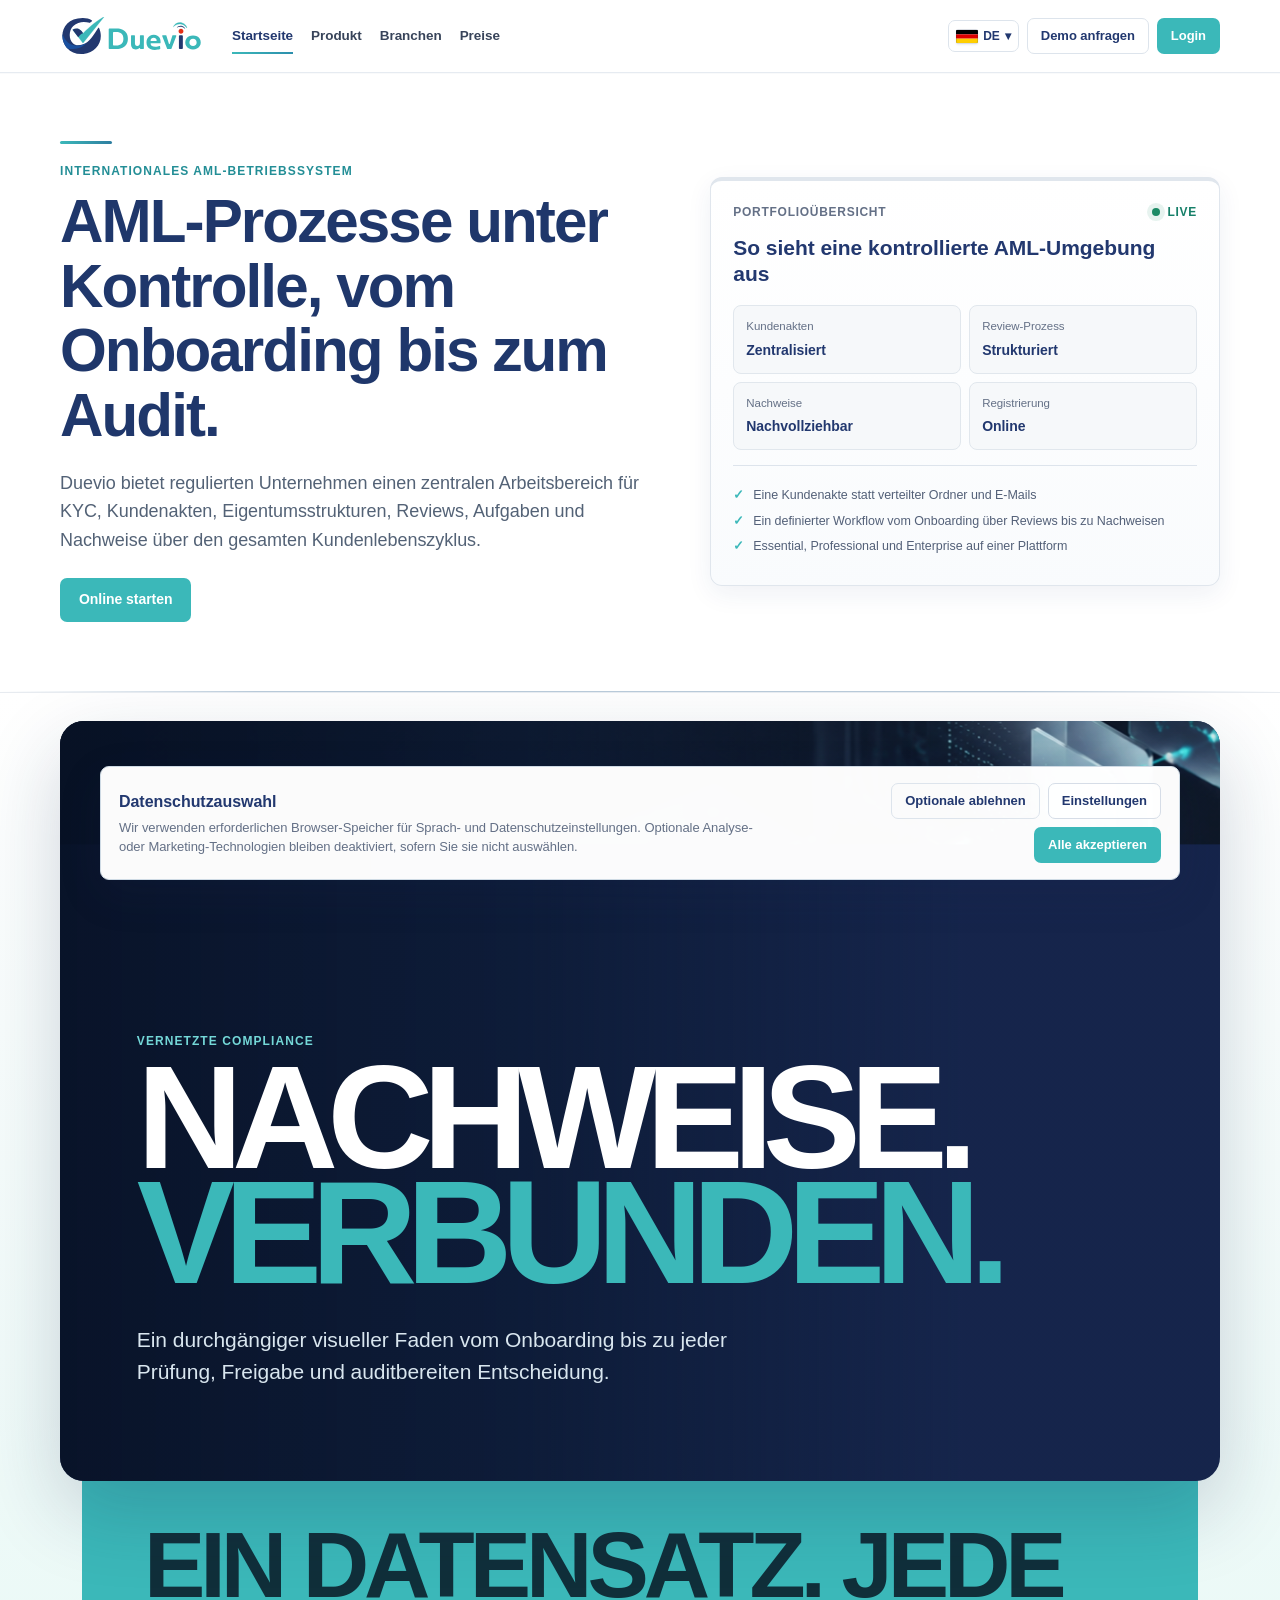
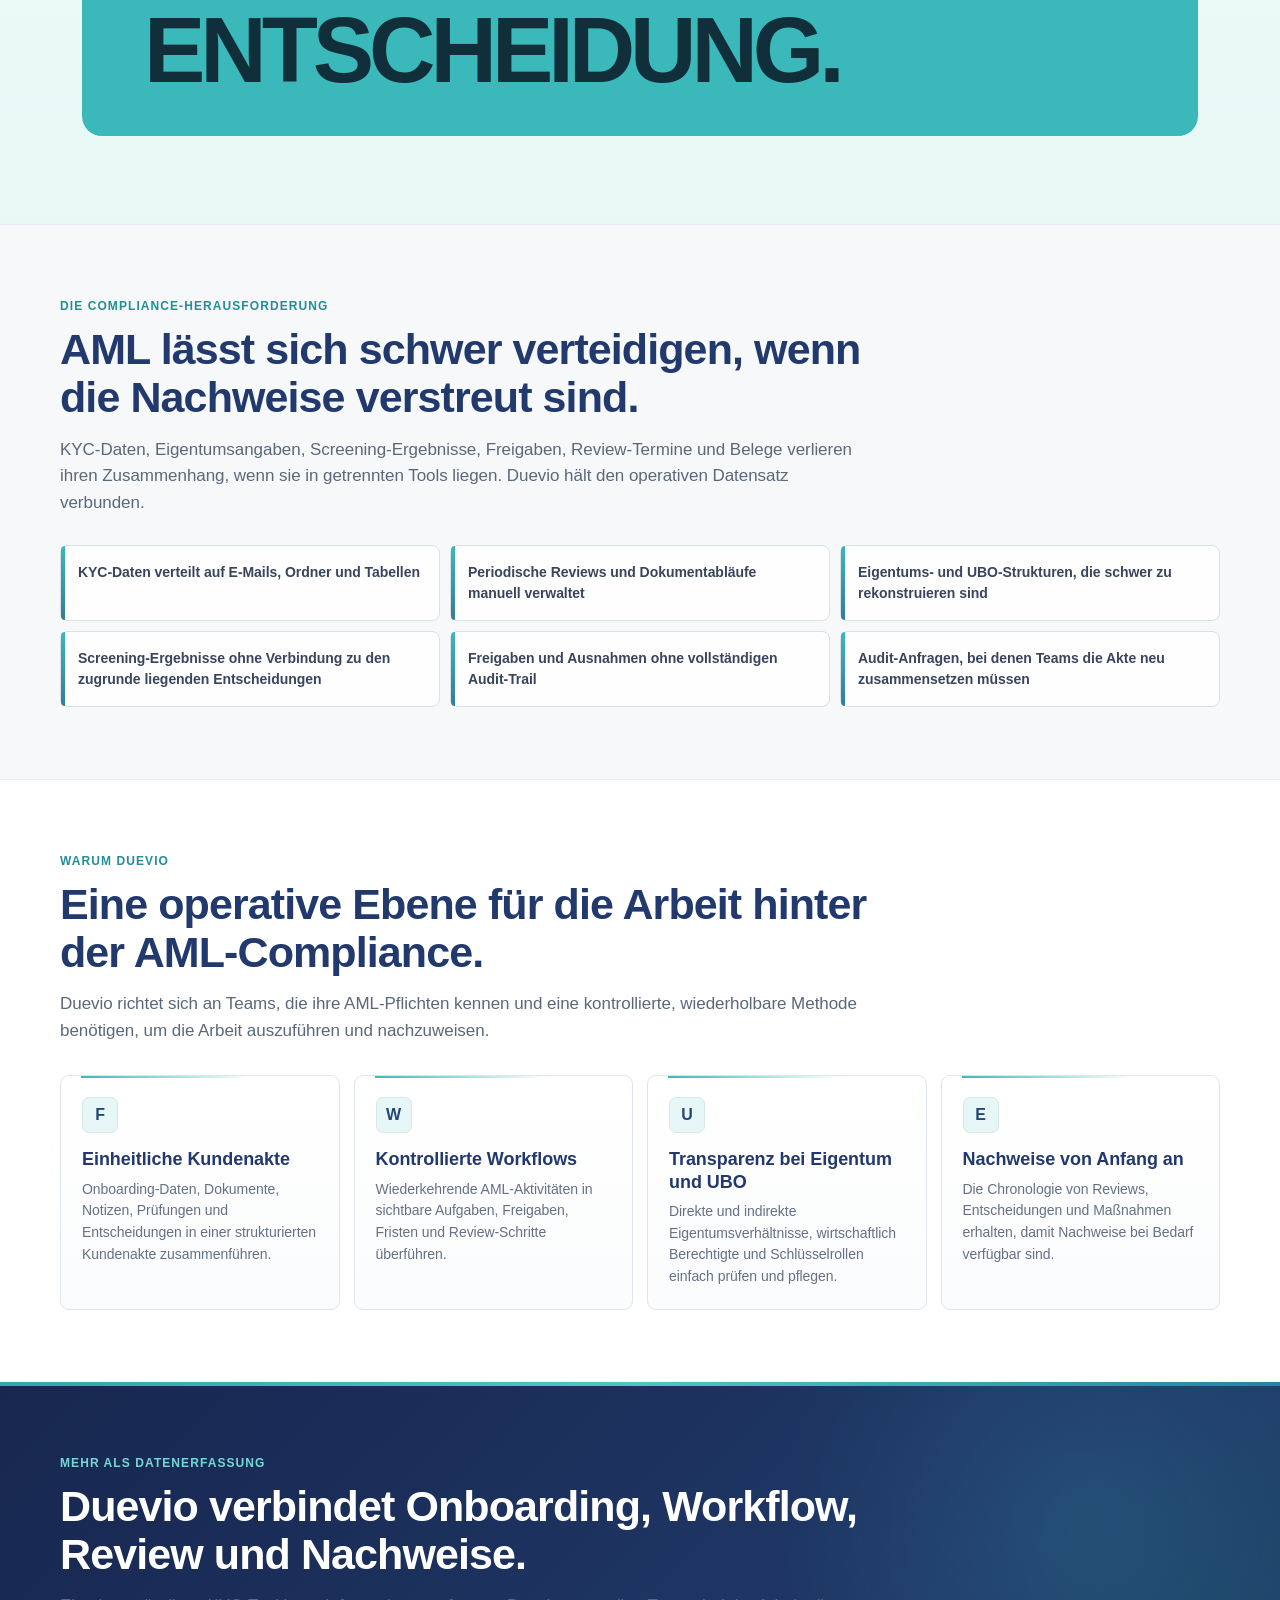
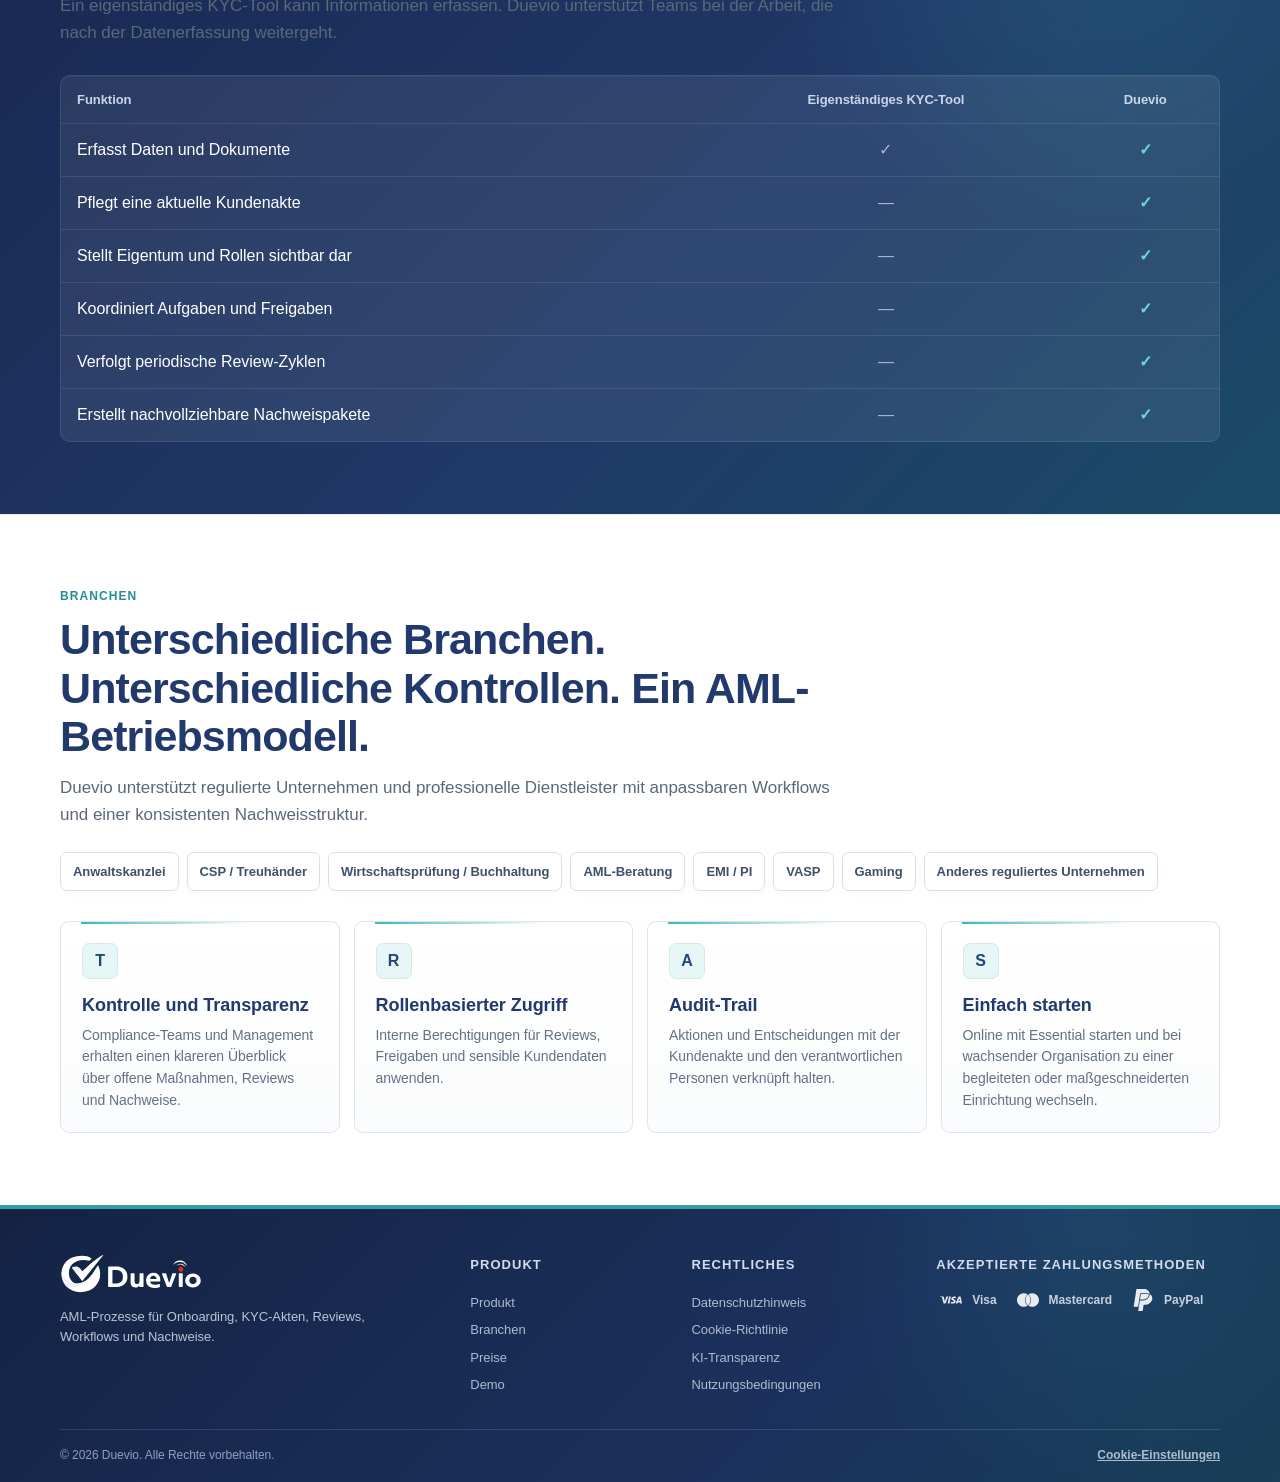
==== commit 723e995e: "Remove Explore Duevio button from homepage" ====
--- a/de/index.html
+++ b/de/index.html
@@ -80,7 +80,7 @@
 <p class="lead" data-i18n="home.lead">Duevio bietet regulierten Unternehmen einen zentralen Arbeitsbereich für KYC, Kundenakten, Eigentumsstrukturen, Reviews, Aufgaben und Nachweise über den gesamten Kundenlebenszyklus.</p>
 <div class="button-row">
 <a class="button button-primary" data-i18n="cta.startOnline" href="#pricing">Online starten</a>
-<a class="button button-secondary" data-i18n="cta.explore" href="#product">Duevio entdecken</a>
+
 </div>
 </div>
 <div aria-label="Portfolio overview" class="overview-card">
@@ -229,7 +229,7 @@
     </section>
 <section aria-labelledby="demo-title" class="page" data-page="demo" hidden="">
 <div class="hero subhero"><div class="container hero-grid"><div class="hero-copy"><p class="eyebrow" data-i18n="demo.eyebrow">Demo</p><h1 data-i18n="demo.title" id="demo-title">Sehen Sie, wie Duevio zu Ihrem AML-Betriebsmodell passt.</h1><p class="lead" data-i18n="demo.lead">Nutzen Sie ein Kennenlerngespräch, um aktuelles Onboarding, KYC-Aktenstruktur, Review-Prozess und Nachweisanforderungen zu prüfen und den passenden Einstieg zu bestimmen.</p><div class="button-row"><a class="button button-primary" data-i18n="demo.book" href="#demo-form">Demo anfragen</a><a class="button button-secondary" data-i18n="cta.startOnline" href="#pricing">Online starten</a></div></div><div class="overview-card"><div class="overview-head"><span data-i18n="demo.path">Entscheidungsweg</span><span class="status-dot"><span></span><span data-i18n="demo.clear">Klar</span></span></div><h2 data-i18n="demo.overviewTitle">Wählen Sie den passenden Duevio-Weg für Ihre Organisation</h2><div class="metric-grid"><div><span data-i18n="demo.discovery">Analyse</span><strong data-i18n="demo.focused">Fokussiert</strong></div><div><span data-i18n="nav.signup">Registrierung</span><strong data-i18n="plans.online">Online</strong></div><div><span data-i18n="nav.plans">Preise</span><strong data-i18n="demo.visible">Transparent</strong></div><div><span data-i18n="demo.followup">Nachverfolgung</span><strong data-i18n="product.metric2Value">Strukturiert</strong></div></div></div></div></div>
-<section class="section"><div class="container"><div class="steps-grid demo-steps"><article><span>1</span><h3 data-i18n="demo.step1Title">Ihre AML-Struktur verstehen</h3><p data-i18n="demo.step1Text">Besprechen Sie Onboarding, KYC-Aktenstruktur, Review-Zyklen und aktuelle operative Reibungspunkte.</p></article><article><span>2</span><h3 data-i18n="demo.step2Title">Duevio im Kontext sehen</h3><p data-i18n="demo.step2Text">Prüfen Sie, wie Kundenakten, Aufgaben, Eigentum, Reviews und Nachweise zusammenwirken können.</p></article><article><span>3</span><h3 data-i18n="demo.step3Title">Einstieg wählen</h3><p data-i18n="demo.step3Text">Entscheiden Sie, ob Essential, Professional oder Enterprise am besten zu Ihrer Organisation passt.</p></article><article><span>4</span><h3 data-i18n="demo.step4Title">Implementierung planen</h3><p data-i18n="demo.step4Text">Vereinbaren Sie Einrichtung, Migration, Onboarding-Support und Integrationsprioritäten, soweit erforderlich.</p></article></div><form class="form-card demo-form" id="demo-form" action="https://formsubmit.co/support@duevio.com" method="POST"><input type="hidden" name="_subject" value="New Duevio demo request"><input type="hidden" name="_template" value="table"><input type="hidden" name="_captcha" value="false"><input type="text" name="_honey" tabindex="-1" autocomplete="off" aria-hidden="true" style="display:none"><h2 data-i18n="demo.formTitle">Demo jetzt anfragen</h2><div class="form-grid"><label><span data-i18n="form.org">Name der Organisation</span><input name="organisation" required=""/></label><label><span data-i18n="form.name">Hauptansprechpartner</span><input name="name" required=""/></label><label><span data-i18n="form.email">Geschäftliche E-Mail</span><input name="email" required="" type="email"/></label><label><span data-i18n="form.country">Land / Jurisdiktion</span><input name="country" required=""/></label></div><label class="full"><span data-i18n="demo.formNeed">Was möchten Sie besprechen?</span><textarea name="needs" rows="4"></textarea></label><label class="checkbox"><input required="" type="checkbox"/><span><span data-i18n="form.terms1">Ich stimme den</span> <a data-i18n="legal.privacy" href="#privacy">Datenschutzhinweis</a>.</span></label><button class="button button-primary" data-i18n="demo.submit" type="submit">Demo anfragen</button><p aria-live="polite" class="form-status" id="demoStatus" role="status"></p></form></div></section>
+<section class="section"><div class="container"><div class="steps-grid demo-steps"><article><span>1</span><h3 data-i18n="demo.step1Title">Ihre AML-Struktur verstehen</h3><p data-i18n="demo.step1Text">Besprechen Sie Onboarding, KYC-Aktenstruktur, Review-Zyklen und aktuelle operative Reibungspunkte.</p></article><article><span>2</span><h3 data-i18n="demo.step2Title">Duevio im Kontext sehen</h3><p data-i18n="demo.step2Text">Prüfen Sie, wie Kundenakten, Aufgaben, Eigentum, Reviews und Nachweise zusammenwirken können.</p></article><article><span>3</span><h3 data-i18n="demo.step3Title">Einstieg wählen</h3><p data-i18n="demo.step3Text">Entscheiden Sie, ob Essential, Professional oder Enterprise am besten zu Ihrer Organisation passt.</p></article><article><span>4</span><h3 data-i18n="demo.step4Title">Implementierung planen</h3><p data-i18n="demo.step4Text">Vereinbaren Sie Einrichtung, Migration, Onboarding-Support und Integrationsprioritäten, soweit erforderlich.</p></article></div><form class="form-card demo-form" id="demo-form" action="https://formsubmit.co/support@duevio.com" method="POST"><input type="hidden" name="_subject" value="New Duevio demo request"><input type="hidden" name="_template" value="table"><input type="hidden" name="_captcha" value="false"><input type="text" name="_honey" tabindex="-1" autocomplete="off" aria-hidden="true" style="display:none"><h2 data-i18n="demo.formTitle">Demo jetzt anfragen</h2><div class="form-grid"><label><span data-i18n="form.org">Name der Organisation</span><input name="organisation" required=""/></label><label><span data-i18n="form.name">Hauptansprechpartner</span><input name="name" required=""/></label><label><span data-i18n="form.email">Geschäftliche E-Mail</span><input name="email" required="" type="email"/></label><label><span data-i18n="form.country">Land / Jurisdiktion</span><input name="country" required=""/></label></div><label class="full"><span data-i18n="demo.formNeed">Was möchten Sie besprechen?</span><textarea name="needs" rows="4"></textarea></label><label class="checkbox"><input required="" type="checkbox"/><span><span data-i18n="form.terms1">Ich stimme den</span> <a data-i18n="legal.privacy" href="#privacy">Datenschutzhinweis</a>.</span></label><button class="button button-primary" data-i18n="demo.submit" type="submit">Anfrage senden</button><p aria-live="polite" class="form-status" id="demoStatus" role="status"></p></form></div></section>
 </section>
 <section aria-labelledby="privacy-title" class="page legal-page" data-page="privacy" hidden=""><div class="container legal-container"><p class="eyebrow" data-i18n="legal.privacy">Datenschutzhinweis</p><h1 data-i18n="privacy.title" id="privacy-title">Datenschutzhinweis</h1><p class="legal-update" data-i18n="privacy.updated">Version: 24. August 2026</p><div class="legal-callout production-required"><strong data-i18n="privacy.requiredTitle">Vor Produktionsstart erforderlich</strong><p data-i18n="privacy.requiredText">Fügen Sie den verifizierten rechtlichen Namen, die eingetragene Anschrift und den Datenschutzkontakt der Einheit ein, die Duevio betreibt. Artikel 13 DSGVO verlangt bei der Erhebung personenbezogener Daten die Identität und Kontaktdaten des Verantwortlichen.</p></div><div class="legal-body">
 <h2 data-i18n="privacy.h1">1. Wer für Ihre Daten verantwortlich ist</h2><p data-i18n="privacy.p1">Duevio ist der Produktname dieses Dienstes. Die juristische Person, die als Verantwortlicher für Website-Anfragen, Kontoerstellung und kommerzielle Kommunikation handelt, muss in der Produktionsfassung dieses Hinweises angegeben werden.</p>
--- a/assets/css/styles.css
+++ b/assets/css/styles.css
@@ -111,3 +111,5 @@
 
 .enterprise-form-lead{margin:8px 0 24px;max-width:760px}
 .enterprise-form textarea{resize:vertical}
+
+.demo-form:not(.enterprise-form) .checkbox{margin-bottom:20px}
